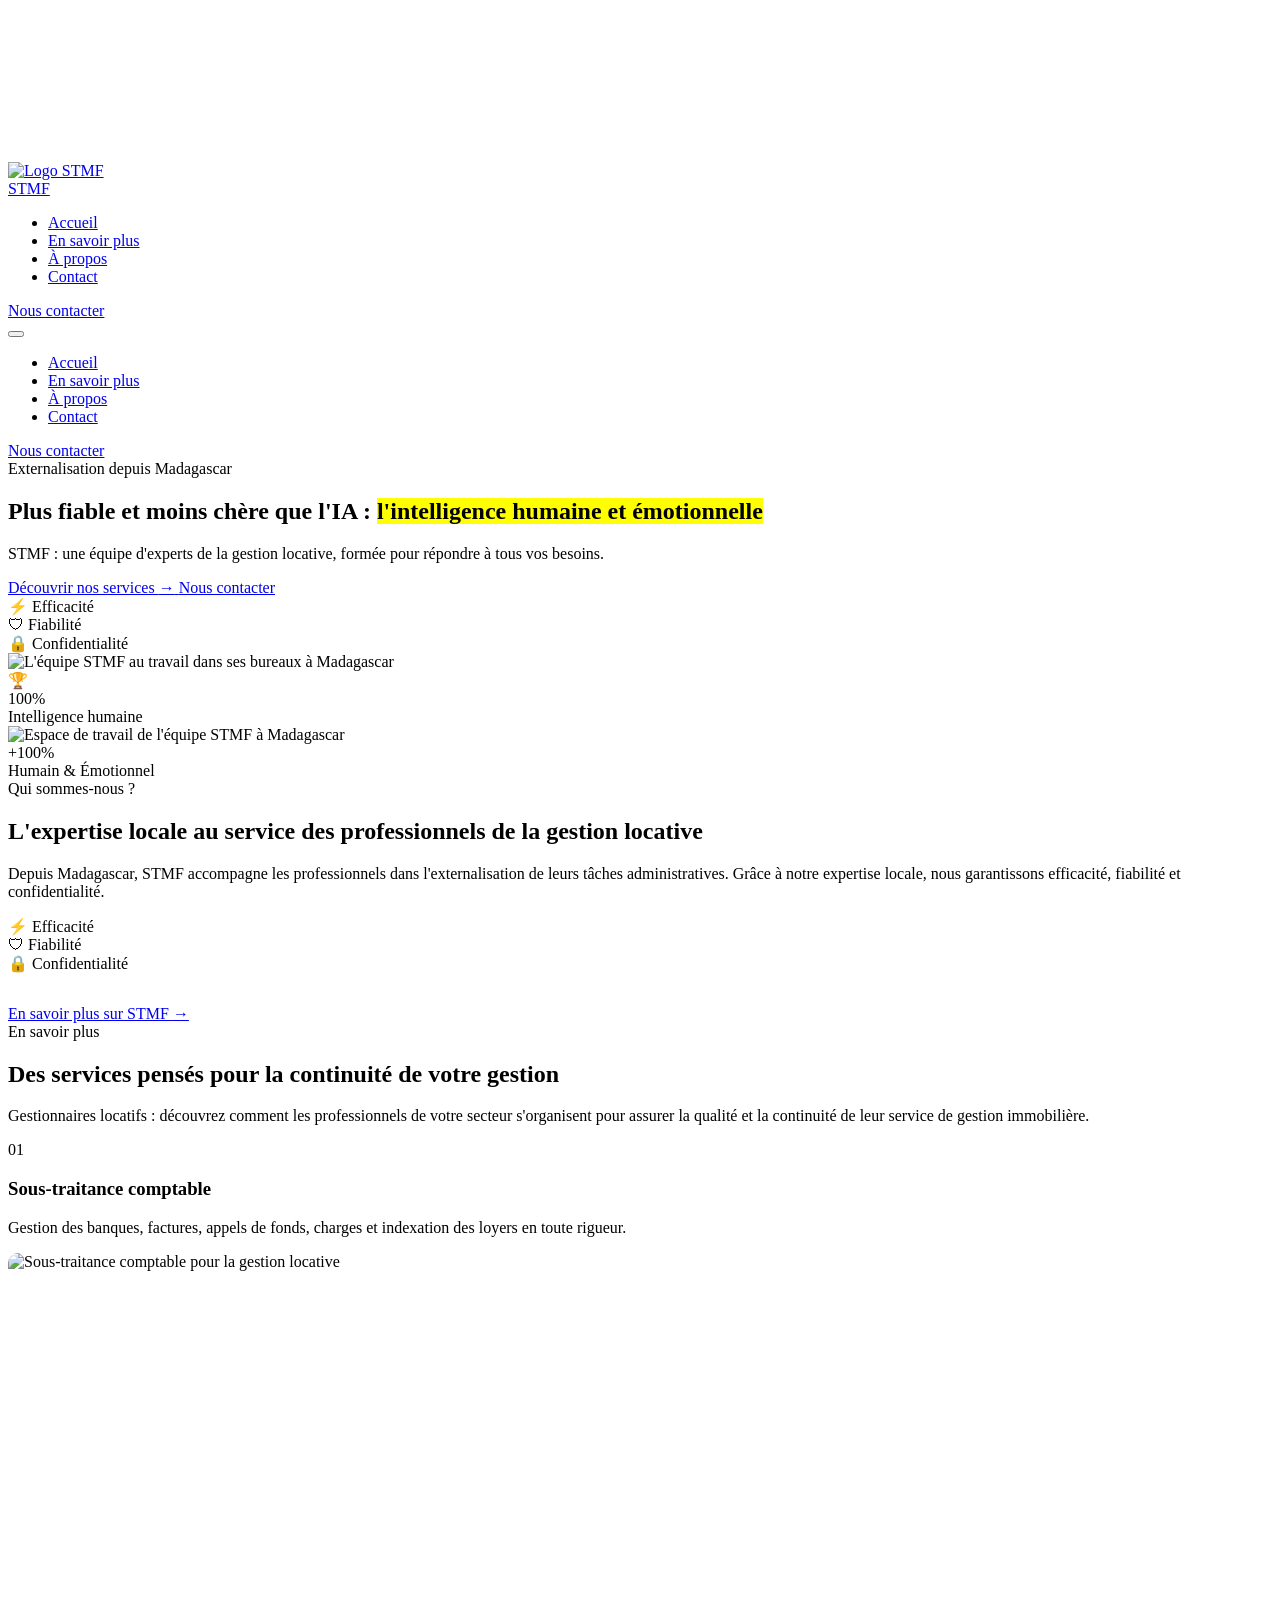
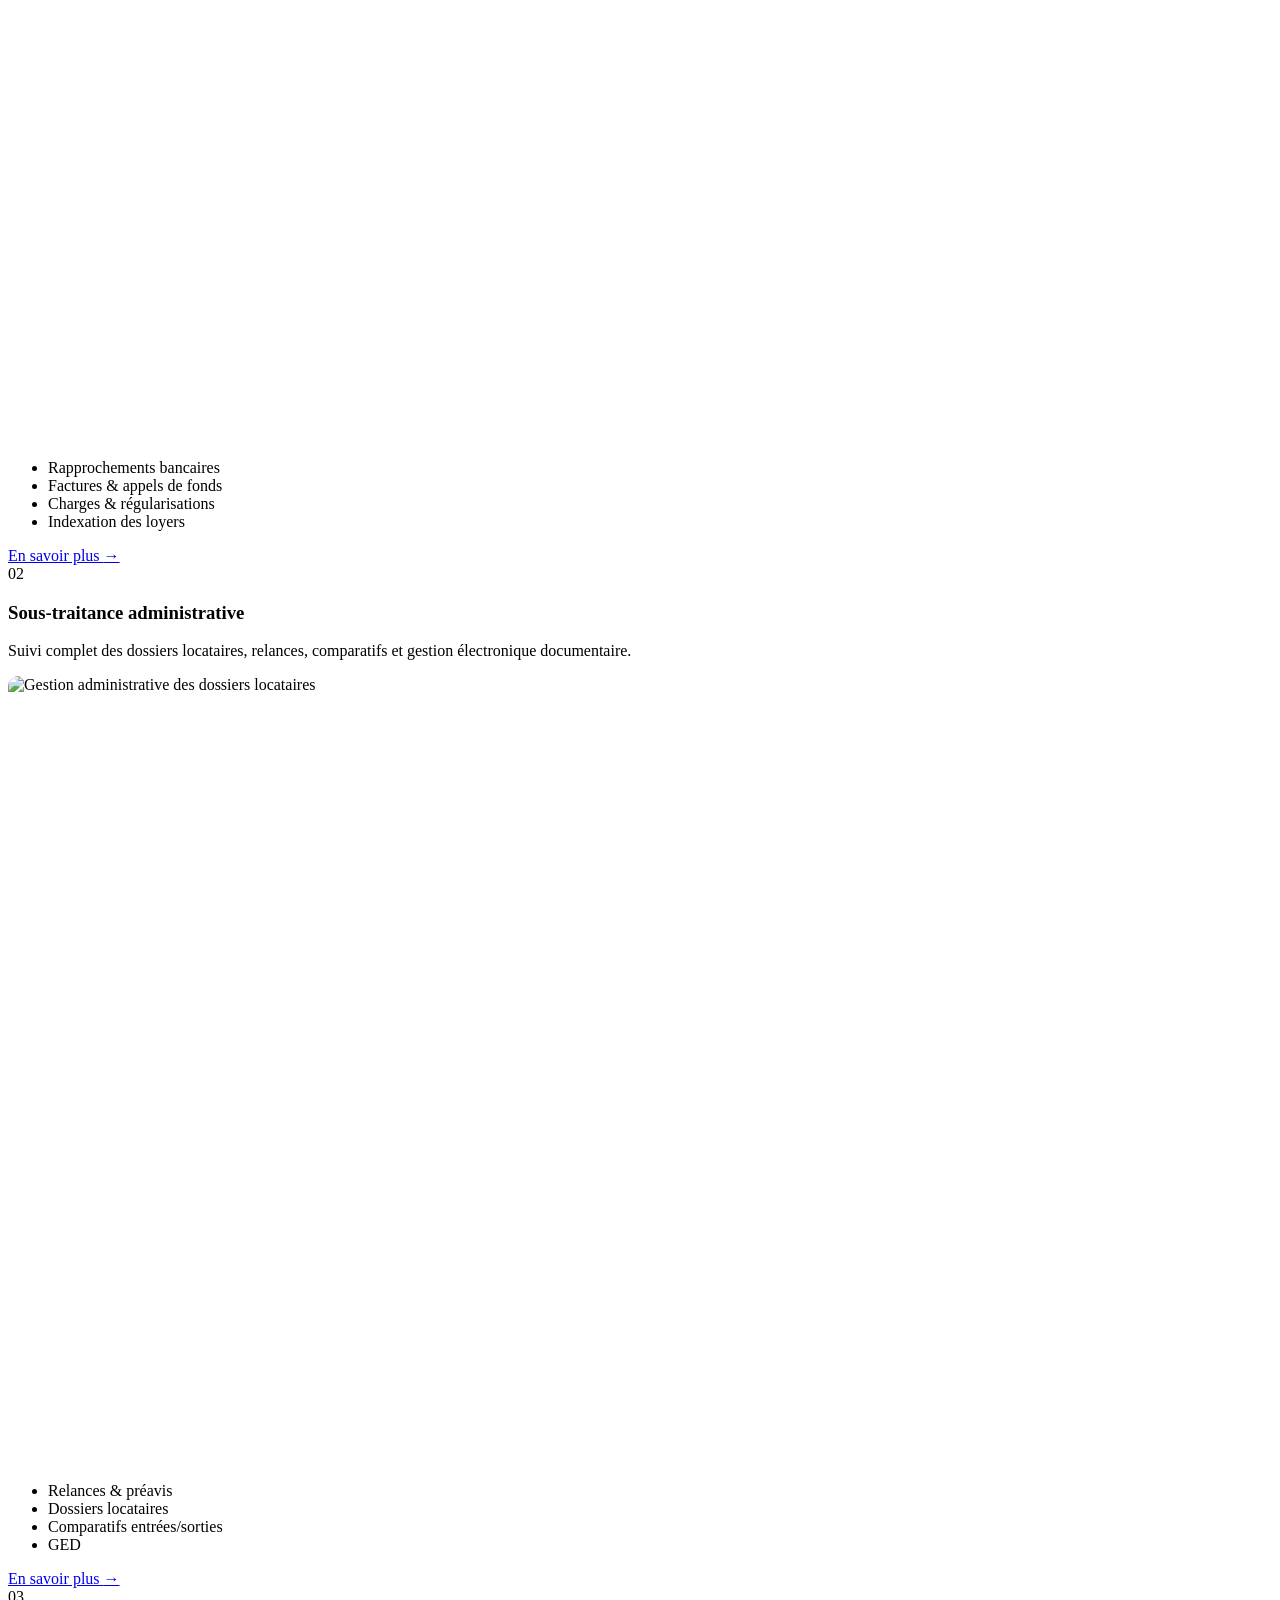
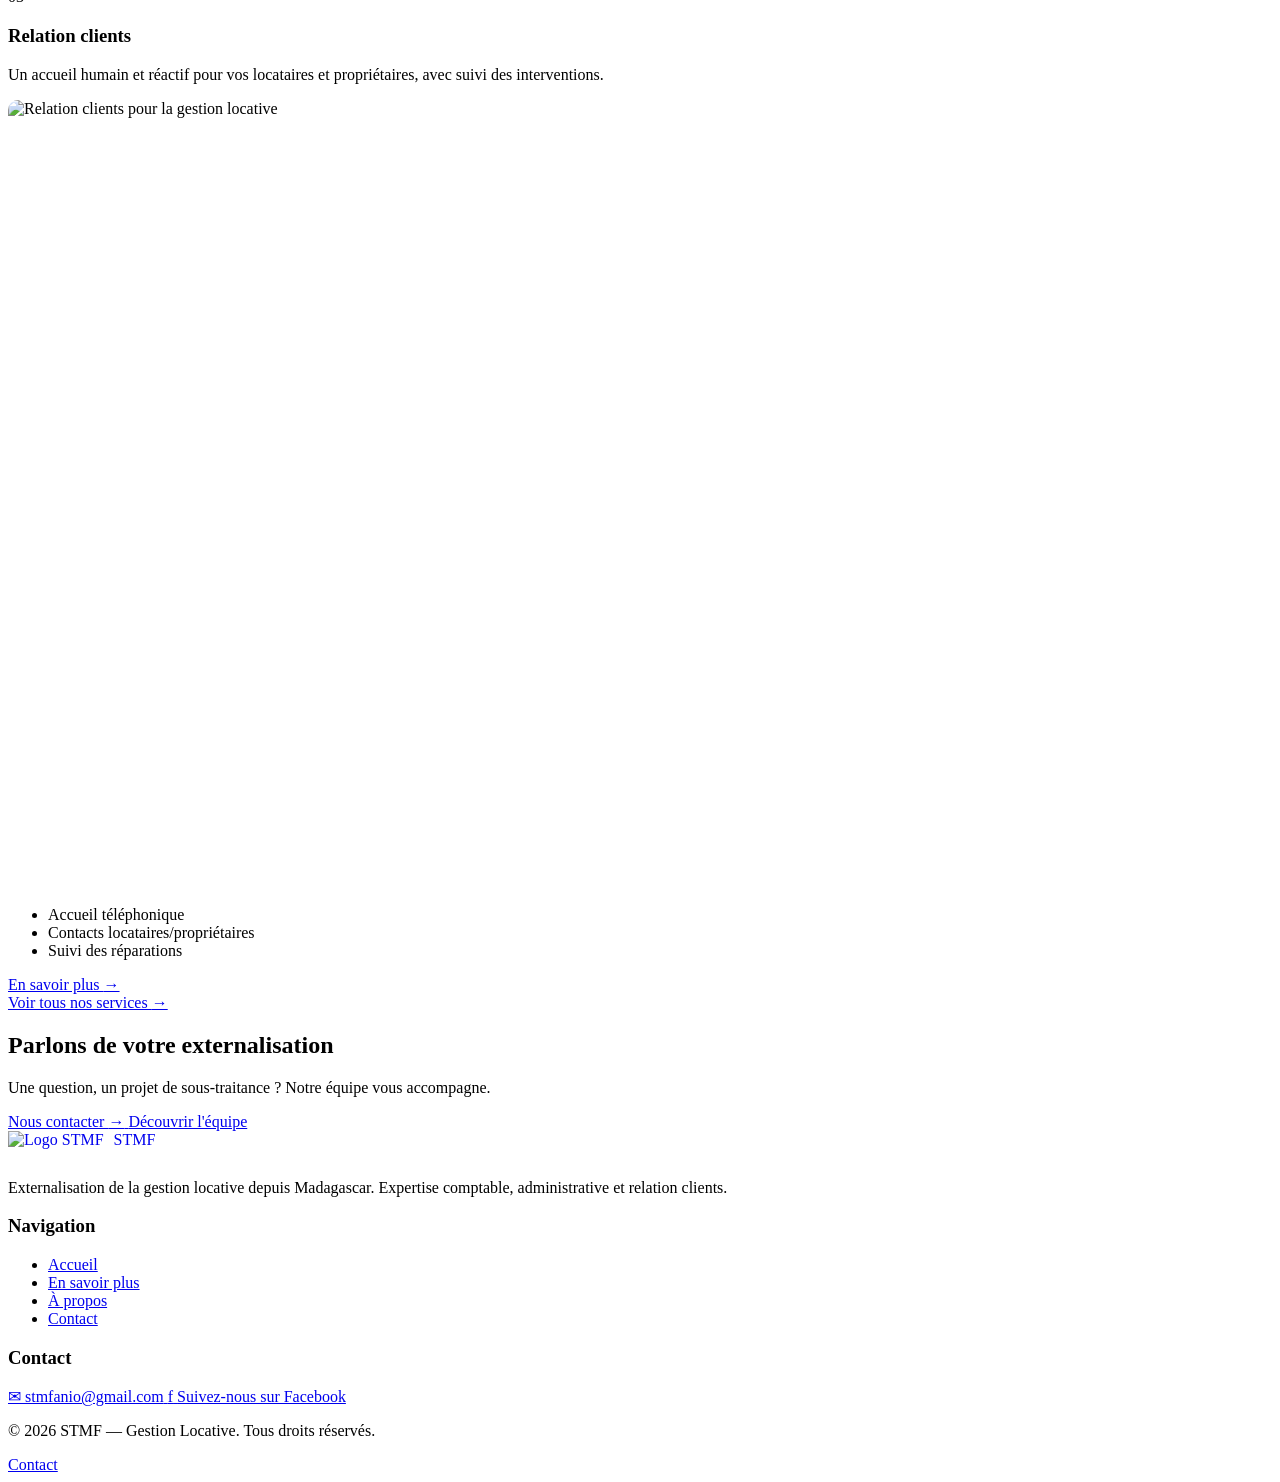
==== index.html @ a389be13 "Add files via upload" ====
<!DOCTYPE html>
<html lang="fr">
<head>
  <meta charset="UTF-8" />
  <meta name="viewport" content="width=device-width, initial-scale=1.0" />
  <meta http-equiv="X-UA-Compatible" content="IE=edge" />

  <!-- ─── SEO ─── -->
  <title>STMF — Externalisation Gestion Locative | Comptabilité &amp; Administration depuis Madagascar</title>
  <meta name="description" content="STMF accompagne les professionnels de la gestion locative en France avec une équipe d'experts basée à Madagascar. Sous-traitance comptable, administrative et relation clients — efficace, fiable, confidentielle." />
  <meta name="keywords" content="externalisation gestion locative, sous-traitance gestion locative, gestion locative Madagascar, administrateur de biens, externalisation comptable immobilière, sous-traitance administrative, STMF gestion locative" />
  <meta name="robots" content="index, follow, max-snippet:-1, max-image-preview:large, max-video-preview:-1" />
  <meta name="author" content="STMF — Gestion Locative" />
  <link rel="canonical" href="https://stmf-gestion-locative.com/" />

  <!-- ─── Open Graph ─── -->
  <meta property="og:type"         content="website" />
  <meta property="og:site_name"    content="STMF — Gestion Locative" />
  <meta property="og:url"          content="https://stmf-gestion-locative.com/" />
  <meta property="og:title"        content="STMF — Externalisation de la Gestion Locative depuis Madagascar" />
  <meta property="og:description"  content="STMF accompagne les professionnels de la gestion locative avec expertise comptable, administrative et relation clients depuis Madagascar." />
  <!-- 📸 OG IMAGE: Créer une image 1200×630px et remplacer l'URL ci-dessous par URL Cloudflare -->
  <meta property="og:image"        content="CLOUDFLARE_URL_OG_IMAGE" />
  <meta property="og:image:width"  content="1200" />
  <meta property="og:image:height" content="630" />
  <meta property="og:image:alt"    content="STMF — Externalisation de la gestion locative depuis Madagascar" />
  <meta property="og:locale"       content="fr_FR" />

  <!-- ─── Twitter Card ─── -->
  <meta name="twitter:card"        content="summary_large_image" />
  <meta name="twitter:title"       content="STMF — Externalisation de la Gestion Locative" />
  <meta name="twitter:description" content="Externalisation comptable et administrative pour la gestion locative depuis Madagascar." />
  <meta name="twitter:image"       content="CLOUDFLARE_URL_OG_IMAGE" />

  <!-- ─── Structured Data — Organisation & WebSite ─── -->
  <script type="application/ld+json">
  {
    "@context": "https://schema.org",
    "@type": "ProfessionalService",
    "@id": "https://stmf-gestion-locative.com/#organisation",
    "name": "STMF — Gestion Locative",
    "description": "STMF accompagne les professionnels de la gestion locative française avec une équipe d'experts basée à Madagascar. Services de sous-traitance comptable, administrative et relation clients.",
    "url": "https://stmf-gestion-locative.com",
    "email": "stmfanio@gmail.com",
    "address": {
      "@type": "PostalAddress",
      "addressCountry": "MG",
      "addressLocality": "Madagascar"
    },
    "areaServed": [
      {"@type": "Country", "name": "France"},
      {"@type": "Country", "name": "Belgique"},
      {"@type": "Country", "name": "Suisse"}
    ],
    "serviceType": [
      "Externalisation gestion locative",
      "Sous-traitance comptable immobilière",
      "Sous-traitance administrative",
      "Relation clients gestion locative"
    ],
    "hasOfferCatalog": {
      "@type": "OfferCatalog",
      "name": "Services d'externalisation STMF",
      "itemListElement": [
        {
          "@type": "Offer",
          "itemOffered": {"@type": "Service", "name": "Sous-traitance comptable", "description": "Rapprochements bancaires, factures, appels de fonds, charges et indexation des loyers."}
        },
        {
          "@type": "Offer",
          "itemOffered": {"@type": "Service", "name": "Sous-traitance administrative", "description": "Gestion des dossiers locataires, relances, comparatifs entrées/sorties et GED."}
        },
        {
          "@type": "Offer",
          "itemOffered": {"@type": "Service", "name": "Relation clients", "description": "Accueil téléphonique, contacts locataires et propriétaires, suivi des réparations."}
        }
      ]
    }
  }
  </script>
  <script type="application/ld+json">
  {
    "@context": "https://schema.org",
    "@type": "WebSite",
    "name": "STMF — Gestion Locative",
    "url": "https://stmf-gestion-locative.com",
    "description": "Site officiel de STMF, spécialiste de l'externalisation de la gestion locative depuis Madagascar.",
    "inLanguage": "fr-FR",
    "publisher": {"@id": "https://stmf-gestion-locative.com/#organisation"}
  }
  </script>

  <!-- ─── Favicons ─── -->
  <link rel="icon"             type="image/x-icon" href="assets/favicon/favicon.ico" />
  <link rel="icon"             type="image/png"    href="assets/favicon/favicon-32x32.png" sizes="32x32" />
  <link rel="icon"             type="image/png"    href="assets/favicon/favicon-16x16.png" sizes="16x16" />
  <link rel="apple-touch-icon"                     href="assets/favicon/apple-touch-icon.png" />
  <link rel="manifest"                             href="site.webmanifest" />
  <meta name="theme-color"    content="#d40009" />

  <!-- ─── Preconnect fonts ─── -->
  <link rel="preconnect" href="https://fonts.googleapis.com" />
  <link rel="preconnect" href="https://fonts.gstatic.com" crossorigin />

  <!-- ─── Styles ─── -->
  <link rel="stylesheet" href="css/global.css" />
  <link rel="stylesheet" href="css/layout.css" />
  <link rel="stylesheet" href="css/components.css" />
  <link rel="stylesheet" href="css/animations.css" />
  <link rel="stylesheet" href="css/pages.css" />
</head>
<body>

<!-- Filtre SVG pour l'effet liquid glass (progressive enhancement) -->
<svg class="svg-filters" aria-hidden="true" focusable="false">
  <defs>
    <filter id="glass-distort" color-interpolation-filters="sRGB" x="-20%" y="-20%" width="140%" height="140%">
      <feTurbulence type="fractalNoise" baseFrequency="0.015 0.012" numOctaves="2" seed="4" result="noise"/>
      <feDisplacementMap in="SourceGraphic" in2="noise" scale="5" xChannelSelector="R" yChannelSelector="G"/>
    </filter>
  </defs>
</svg>

<!-- Orbes de fond animés -->
<div class="bg-orbs" aria-hidden="true">
  <div class="bg-orb bg-orb-1"></div>
  <div class="bg-orb bg-orb-2"></div>
  <div class="bg-orb bg-orb-3"></div>
</div>

<div class="site-wrap">

  <!-- ════════════════════════════════════
       NAVBAR
  ════════════════════════════════════ -->
  <header>
    <nav class="navbar" id="navbar" role="navigation" aria-label="Navigation principale">
      <div class="container navbar__inner">

        <a href="index.html" class="navbar__brand" aria-label="STMF — Retour à l'accueil">
          <div class="brand-logo">
            <img src="assets/favicon/favicon-32x32.png" alt="Logo STMF" width="28" height="28" />
          </div>
          <span class="brand-name">STMF</span>
        </a>

        <div class="navbar__menu" role="menubar" aria-label="Liens de navigation">
          <ul class="nav-links" role="none">
            <li role="none"><a href="index.html"          class="nav-link" role="menuitem">Accueil</a></li>
            <li role="none"><a href="en-savoir-plus.html" class="nav-link" role="menuitem">En savoir plus</a></li>
            <li role="none"><a href="a-propos.html"       class="nav-link" role="menuitem">À propos</a></li>
            <li role="none"><a href="contact.html"        class="nav-link" role="menuitem">Contact</a></li>
          </ul>
          <div class="navbar__cta">
            <a href="contact.html" class="btn btn--primary btn--sm">Nous contacter</a>
          </div>
        </div>

        <button class="navbar__toggle" id="navToggle"
                aria-label="Ouvrir le menu de navigation"
                aria-expanded="false"
                aria-controls="navOverlay">
          <span class="toggle-bar"></span>
          <span class="toggle-bar"></span>
          <span class="toggle-bar"></span>
        </button>
      </div>
    </nav>

    <!-- Menu mobile overlay -->
    <div class="nav-overlay" id="navOverlay" role="dialog" aria-modal="true" aria-label="Menu de navigation">
      <ul>
        <li><a href="index.html"          class="nav-link">Accueil</a></li>
        <li><a href="en-savoir-plus.html" class="nav-link">En savoir plus</a></li>
        <li><a href="a-propos.html"       class="nav-link">À propos</a></li>
        <li><a href="contact.html"        class="nav-link">Contact</a></li>
      </ul>
      <a href="contact.html" class="btn btn--primary btn--lg" style="margin-top:2rem;">Nous contacter</a>
    </div>
  </header>

  <!-- ════════════════════════════════════
       MAIN
  ════════════════════════════════════ -->
  <main class="page" id="main" tabindex="-1">

    <!-- ── HERO ────────────────────────── -->
    <section class="hero" aria-labelledby="hero-title">
      <div class="container">
        <div class="hero__inner">

          <!-- Contenu texte -->
          <div class="hero__content">
            <div class="hero__eyebrow">
              <span class="badge badge--red">
                <span class="badge__dot" aria-hidden="true"></span>
                Externalisation depuis Madagascar
              </span>
            </div>

            <h1 class="hero__title" id="hero-title">
              Plus fiable et moins chère que l'IA&nbsp;: <mark>l'intelligence humaine et émotionnelle</mark>
            </h1>

            <p class="hero__subtitle">
              STMF&nbsp;: une équipe d'experts de la gestion locative, formée pour répondre à tous vos besoins.
            </p>

            <div class="hero__actions">
              <a href="en-savoir-plus.html" class="btn btn--primary btn--lg">
                Découvrir nos services
                <span class="btn__icon" aria-hidden="true">→</span>
              </a>
              <a href="contact.html" class="btn btn--ghost btn--lg">Nous contacter</a>
            </div>

            <div class="hero__values" role="list" aria-label="Nos engagements">
              <div class="value-pill" role="listitem">
                <span class="value-pill__icon" aria-hidden="true">⚡</span>
                <span class="value-pill__label">Efficacité</span>
              </div>
              <div class="value-pill" role="listitem">
                <span class="value-pill__icon" aria-hidden="true">🛡</span>
                <span class="value-pill__label">Fiabilité</span>
              </div>
              <div class="value-pill" role="listitem">
                <span class="value-pill__icon" aria-hidden="true">🔒</span>
                <span class="value-pill__label">Confidentialité</span>
              </div>
            </div>
          </div>

          <!-- Média (desktop) -->
          <div class="hero__media" aria-hidden="true">
            <div class="hero__media-stack">
              <div class="hero__img-main">
                <!-- 📸 IMAGE HERO: bureau 1.png | Remplacer src par votre URL Cloudflare -->
                <img
                  src="CLOUDFLARE_URL_BUREAU_1"
                  alt="L'équipe STMF au travail dans ses bureaux à Madagascar"
                  width="600"
                  height="520"
                  loading="eager"
                  decoding="sync"
                />
              </div>
              <div class="hero__float-card glass-card float-anim">
                <div class="hero__float-card-icon" aria-hidden="true">🏆</div>
                <div>
                  <div class="hero__float-card-val">100%</div>
                  <div class="hero__float-card-label">Intelligence humaine</div>
                </div>
              </div>
            </div>
          </div>

        </div>
      </div>

      <!-- Scroll indicator -->
      <div class="hero__scroll" aria-hidden="true">
        <div class="scroll-indicator">
          <div class="scroll-indicator__mouse">
            <div class="scroll-indicator__wheel"></div>
          </div>
        </div>
      </div>
    </section>

    <!-- ── QUI SOMMES-NOUS ────────────── -->
    <section class="section" aria-labelledby="qui-title">
      <div class="container">
        <div class="who-grid">

          <!-- Média -->
          <div class="who-media" aria-hidden="true" data-reveal="left">
            <div class="img-card">
              <!-- 📸 IMAGE QUI: bureau 5.png | Remplacer src par votre URL Cloudflare -->
              <img
                class="who-img-primary"
                src="CLOUDFLARE_URL_BUREAU_5"
                alt="Espace de travail de l'équipe STMF à Madagascar"
                width="480"
                height="600"
                loading="lazy"
                decoding="async"
              />
              <div class="img-card__overlay" aria-hidden="true"></div>
            </div>
            <div class="who-img-badge glass-card glass-card--strong">
              <div class="who-img-badge__val">+100%</div>
              <div class="who-img-badge__label">Humain &amp; Émotionnel</div>
            </div>
          </div>

          <!-- Contenu -->
          <div data-reveal="right">
            <div class="section__header section__header--left">
              <span class="section__eyebrow">Qui sommes-nous ?</span>
              <h2 class="section__title" id="qui-title">
                L'expertise locale au service des professionnels de la gestion locative
              </h2>
              <p class="section__subtitle section__subtitle--left">
                Depuis Madagascar, STMF accompagne les professionnels dans l'externalisation de leurs tâches administratives. Grâce à notre expertise locale, nous garantissons efficacité, fiabilité et confidentialité.
              </p>
            </div>

            <div class="who-values-row" role="list" aria-label="Nos valeurs">
              <div class="value-pill" role="listitem" data-reveal="up" data-reveal-delay="100">
                <span class="value-pill__icon" aria-hidden="true">⚡</span>
                <span class="value-pill__label">Efficacité</span>
              </div>
              <div class="value-pill" role="listitem" data-reveal="up" data-reveal-delay="200">
                <span class="value-pill__icon" aria-hidden="true">🛡</span>
                <span class="value-pill__label">Fiabilité</span>
              </div>
              <div class="value-pill" role="listitem" data-reveal="up" data-reveal-delay="300">
                <span class="value-pill__icon" aria-hidden="true">🔒</span>
                <span class="value-pill__label">Confidentialité</span>
              </div>
            </div>

            <div style="margin-top:2rem;">
              <a href="a-propos.html" class="btn btn--ghost">
                En savoir plus sur STMF
                <span class="btn__icon" aria-hidden="true">→</span>
              </a>
            </div>
          </div>

        </div>
      </div>
    </section>

    <div class="container"><div class="divider"></div></div>

    <!-- ── NOS SERVICES ───────────────── -->
    <section class="section" aria-labelledby="services-title">
      <div class="container">

        <div class="section__header" data-reveal="up">
          <span class="section__eyebrow">En savoir plus</span>
          <h2 class="section__title" id="services-title">Des services pensés pour la continuité de votre gestion</h2>
          <p class="section__subtitle">
            Gestionnaires locatifs&nbsp;: découvrez comment les professionnels de votre secteur s'organisent pour assurer la qualité et la continuité de leur service de gestion immobilière.
          </p>
        </div>

        <div class="services-grid">

          <!-- Service 1 — Comptabilité -->
          <article class="glass-card glass-card--red service-card" data-reveal="up" data-reveal-delay="100">
            <div class="service-card__num" aria-hidden="true">01</div>
            <h3 class="service-card__title">Sous-traitance comptable</h3>
            <p class="service-card__desc">
              Gestion des banques, factures, appels de fonds, charges et indexation des loyers en toute rigueur.
            </p>
            <div class="service-card__img" style="overflow:hidden;border-radius:10px;">
              <!-- 📸 IMAGE SERVICE 1: stmf comptabilité.jpg | Remplacer src par votre URL Cloudflare -->
              <img
                src="CLOUDFLARE_URL_COMPTABILITE"
                alt="Sous-traitance comptable pour la gestion locative"
                width="400"
                height="250"
                loading="lazy"
                decoding="async"
                style="width:100%;height:100%;object-fit:cover;display:block;"
              />
            </div>
            <ul class="service-card__features" aria-label="Prestations de sous-traitance comptable">
              <li class="service-card__feature">Rapprochements bancaires</li>
              <li class="service-card__feature">Factures &amp; appels de fonds</li>
              <li class="service-card__feature">Charges &amp; régularisations</li>
              <li class="service-card__feature">Indexation des loyers</li>
            </ul>
            <a href="en-savoir-plus.html#comptable" class="service-card__link">
              En savoir plus <span aria-hidden="true">→</span>
            </a>
          </article>

          <!-- Service 2 — Administration -->
          <article class="glass-card glass-card--red service-card" data-reveal="up" data-reveal-delay="200">
            <div class="service-card__num" aria-hidden="true">02</div>
            <h3 class="service-card__title">Sous-traitance administrative</h3>
            <p class="service-card__desc">
              Suivi complet des dossiers locataires, relances, comparatifs et gestion électronique documentaire.
            </p>
            <div class="service-card__img" style="overflow:hidden;border-radius:10px;">
              <!-- 📸 IMAGE SERVICE 2: dossiers locataires 2.jpeg | Remplacer src par votre URL Cloudflare -->
              <img
                src="CLOUDFLARE_URL_DOSSIERS_LOCATAIRES"
                alt="Gestion administrative des dossiers locataires"
                width="400"
                height="250"
                loading="lazy"
                decoding="async"
                style="width:100%;height:100%;object-fit:cover;display:block;"
              />
            </div>
            <ul class="service-card__features" aria-label="Prestations de sous-traitance administrative">
              <li class="service-card__feature">Relances &amp; préavis</li>
              <li class="service-card__feature">Dossiers locataires</li>
              <li class="service-card__feature">Comparatifs entrées/sorties</li>
              <li class="service-card__feature">GED</li>
            </ul>
            <a href="en-savoir-plus.html#administrative" class="service-card__link">
              En savoir plus <span aria-hidden="true">→</span>
            </a>
          </article>

          <!-- Service 3 — Relation clients -->
          <article class="glass-card glass-card--red service-card" data-reveal="up" data-reveal-delay="300">
            <div class="service-card__num" aria-hidden="true">03</div>
            <h3 class="service-card__title">Relation clients</h3>
            <p class="service-card__desc">
              Un accueil humain et réactif pour vos locataires et propriétaires, avec suivi des interventions.
            </p>
            <div class="service-card__img" style="overflow:hidden;border-radius:10px;">
              <!-- 📸 IMAGE SERVICE 3: Relation clients.jpg | Remplacer src par votre URL Cloudflare -->
              <img
                src="CLOUDFLARE_URL_RELATION_CLIENTS"
                alt="Relation clients pour la gestion locative"
                width="400"
                height="250"
                loading="lazy"
                decoding="async"
                style="width:100%;height:100%;object-fit:cover;display:block;"
              />
            </div>
            <ul class="service-card__features" aria-label="Prestations de relation clients">
              <li class="service-card__feature">Accueil téléphonique</li>
              <li class="service-card__feature">Contacts locataires/propriétaires</li>
              <li class="service-card__feature">Suivi des réparations</li>
            </ul>
            <a href="en-savoir-plus.html#relation-clients" class="service-card__link">
              En savoir plus <span aria-hidden="true">→</span>
            </a>
          </article>

        </div>

        <div class="services-cta" data-reveal="up">
          <a href="en-savoir-plus.html" class="btn btn--primary btn--lg">
            Voir tous nos services
            <span class="btn__icon" aria-hidden="true">→</span>
          </a>
        </div>

      </div>
    </section>

    <!-- ── CTA BAND ──────────────────── -->
    <section class="section section--sm" aria-labelledby="cta-home-title">
      <div class="container">
        <div class="glass-card glass-card--strong cta-band" data-reveal="scale">
          <h2 class="cta-band__title" id="cta-home-title">Parlons de votre externalisation</h2>
          <p class="cta-band__desc">
            Une question, un projet de sous-traitance&nbsp;? Notre équipe vous accompagne.
          </p>
          <div class="cta-band__actions">
            <a href="contact.html" class="btn btn--primary btn--lg glow-pulse">
              Nous contacter
              <span class="btn__icon" aria-hidden="true">→</span>
            </a>
            <a href="a-propos.html" class="btn btn--ghost btn--lg">
              Découvrir l'équipe
            </a>
          </div>
        </div>
      </div>
    </section>

  </main>

  <!-- ════════════════════════════════════
       FOOTER
  ════════════════════════════════════ -->
  <footer class="footer" role="contentinfo">
    <div class="container">
      <div class="footer__grid">

        <div class="footer__brand">
          <a href="index.html" style="display:inline-flex;gap:0.625rem;align-items:center;margin-bottom:0.875rem;text-decoration:none;" aria-label="STMF — Accueil">
            <div class="brand-logo">
              <img src="assets/favicon/favicon-32x32.png" alt="Logo STMF" width="28" height="28" />
            </div>
            <span class="brand-name">STMF</span>
          </a>
          <p class="footer__desc">Externalisation de la gestion locative depuis Madagascar. Expertise comptable, administrative et relation clients.</p>
        </div>

        <nav aria-label="Liens secondaires">
          <h3 class="footer__heading">Navigation</h3>
          <ul class="footer__links">
            <li><a href="index.html"          class="footer__link">Accueil</a></li>
            <li><a href="en-savoir-plus.html" class="footer__link">En savoir plus</a></li>
            <li><a href="a-propos.html"       class="footer__link">À propos</a></li>
            <li><a href="contact.html"        class="footer__link">Contact</a></li>
          </ul>
        </nav>

        <div>
          <h3 class="footer__heading">Contact</h3>
          <a href="mailto:stmfanio@gmail.com" class="footer__contact-item">
            <span class="footer__contact-icon" aria-hidden="true">✉</span>
            <span>stmfanio@gmail.com</span>
          </a>
          <!-- 🔗 RÉSEAU SOCIAL: Remplacer # par l'URL Facebook officielle de STMF -->
          <a href="#" target="_blank" rel="noopener noreferrer" class="footer__contact-item" aria-label="Page Facebook STMF (ouvre dans un nouvel onglet)">
            <span class="footer__contact-icon" aria-hidden="true">f</span>
            <span>Suivez-nous sur Facebook</span>
          </a>
        </div>

      </div>

      <div class="footer__bottom">
        <p class="footer__copy">© 2026 STMF — Gestion Locative. Tous droits réservés.</p>
        <div class="footer__legal">
          <a href="contact.html">Contact</a>
        </div>
      </div>
    </div>
  </footer>

</div><!-- /site-wrap -->

<!-- Scripts — defer garantit l'exécution après le parsing HTML -->
<script src="js/app.js" defer></script>
<script src="js/ui.js"  defer></script>

</body>
</html>
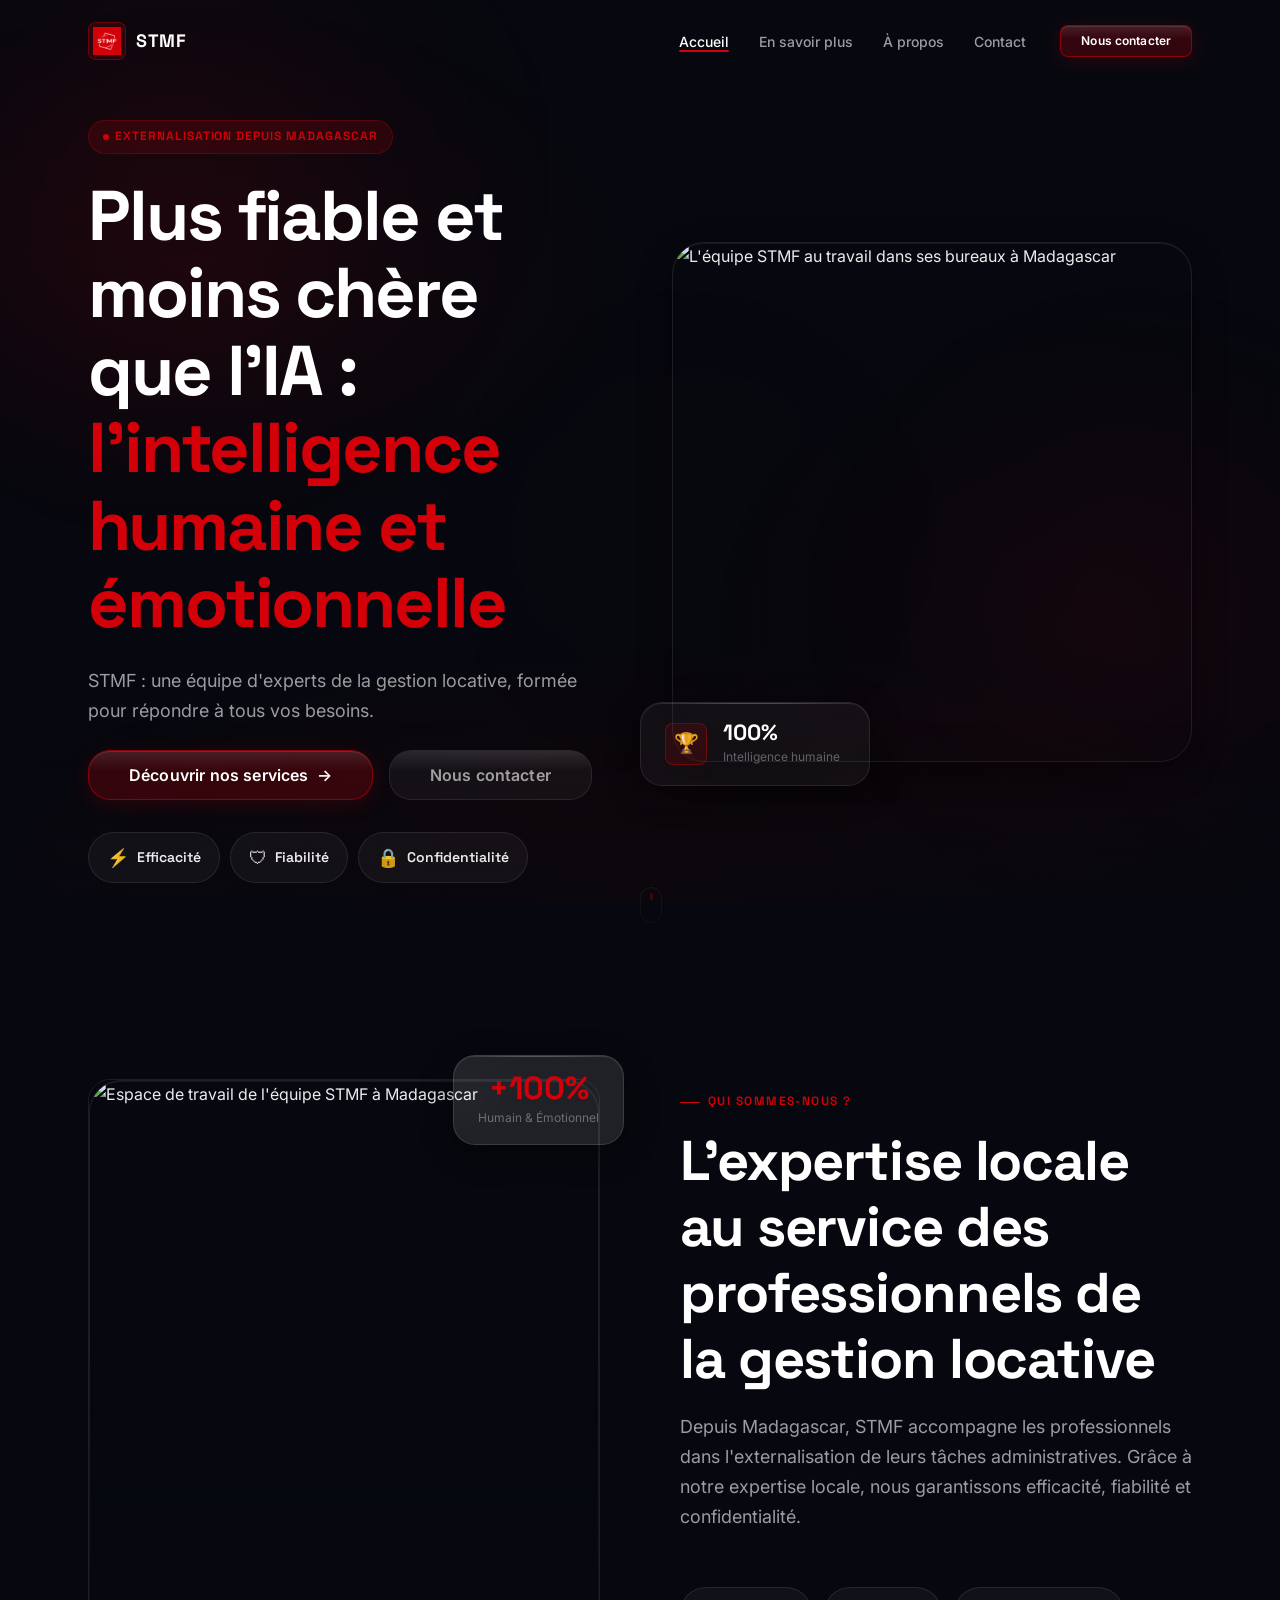
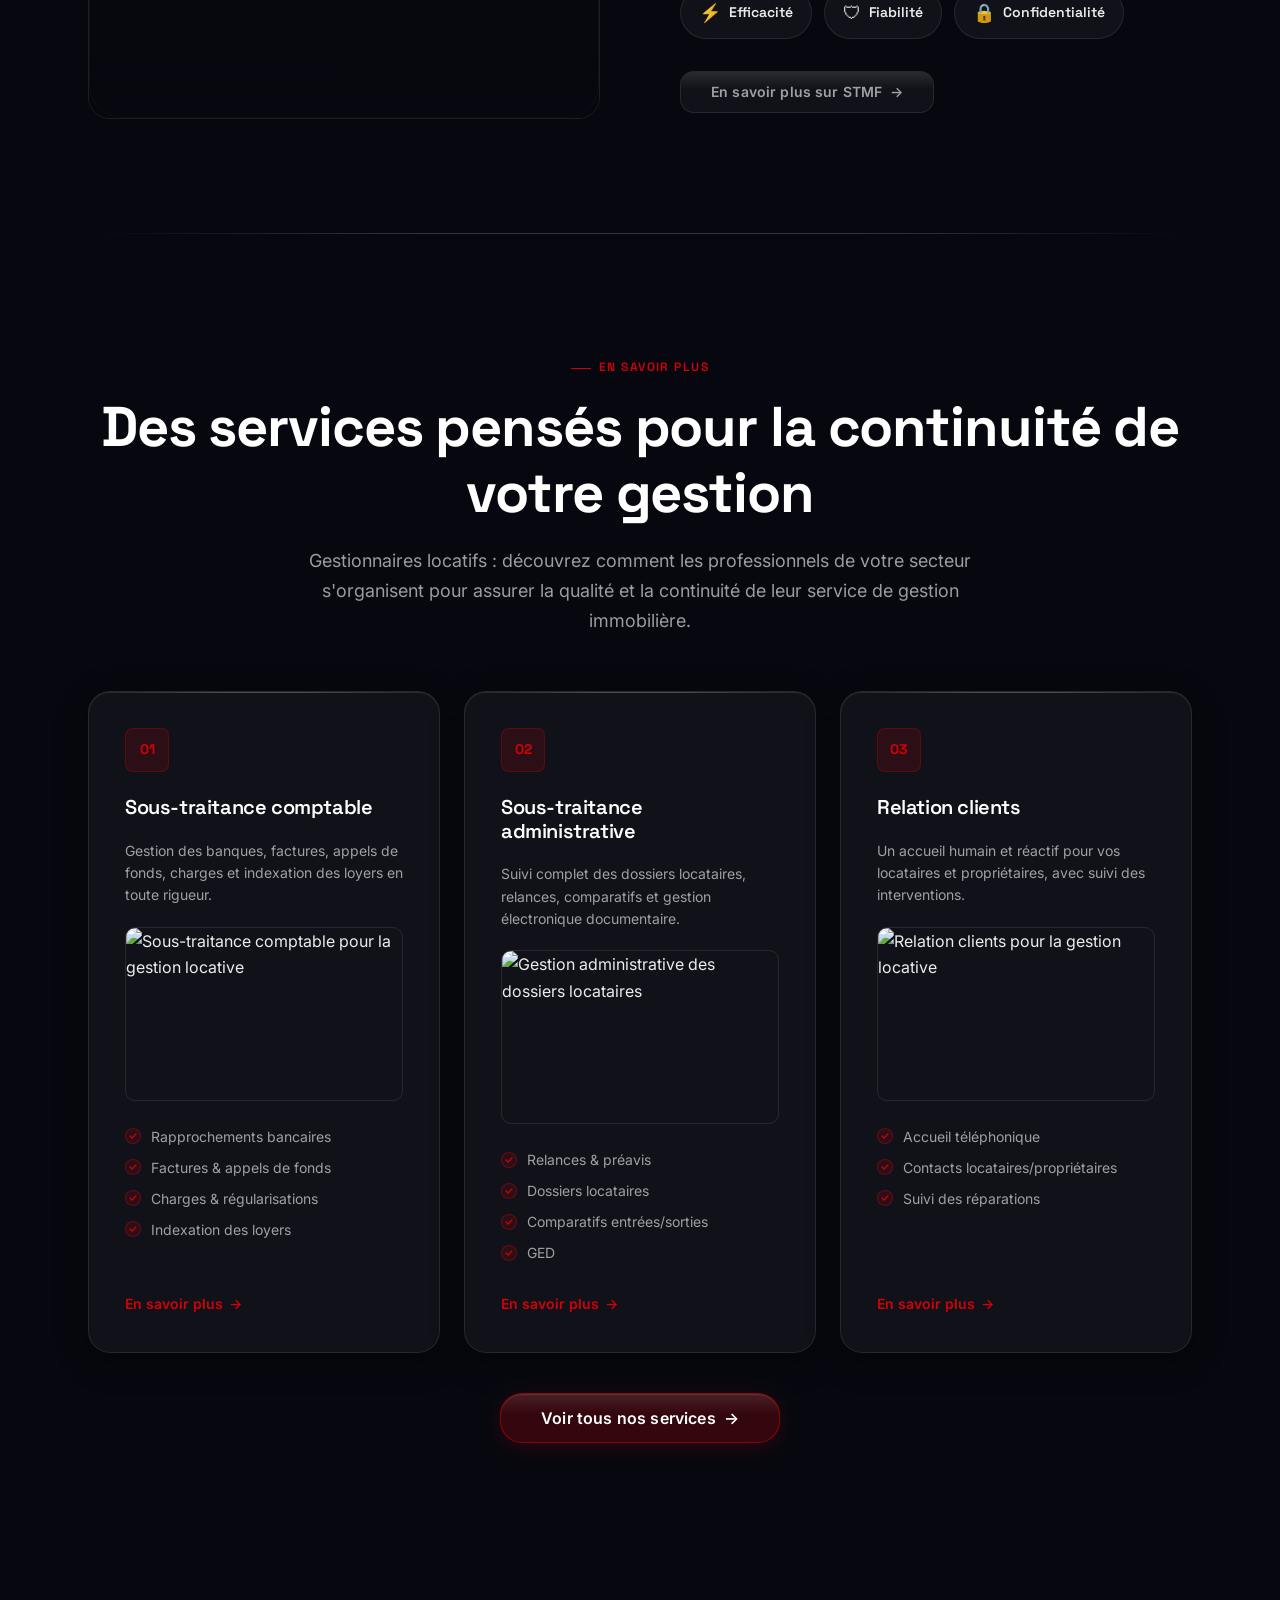
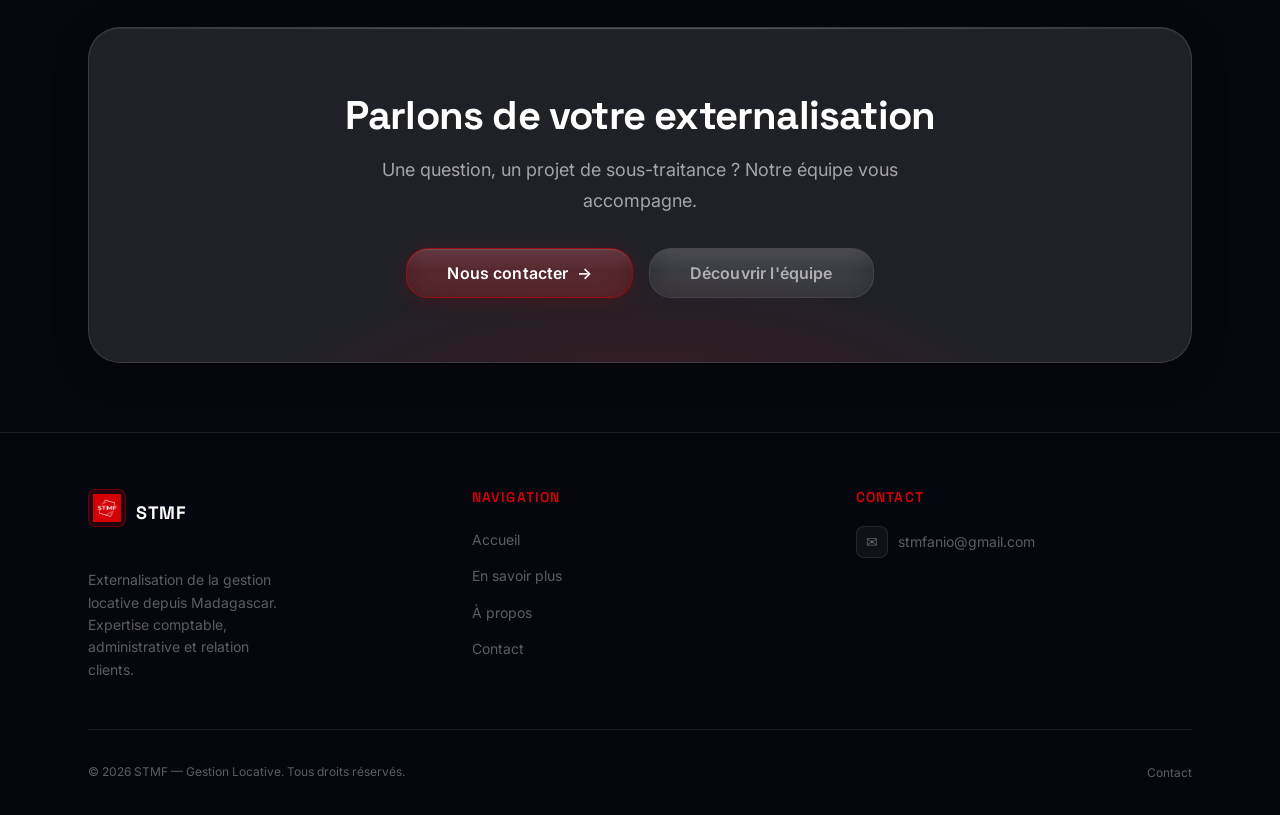
==== commit 870ecaef: "Add files via upload" ====
--- a/index.html
+++ b/index.html
@@ -505,11 +505,6 @@
             <span class="footer__contact-icon" aria-hidden="true">✉</span>
             <span>stmfanio@gmail.com</span>
           </a>
-          <!-- 🔗 RÉSEAU SOCIAL: Remplacer # par l'URL Facebook officielle de STMF -->
-          <a href="#" target="_blank" rel="noopener noreferrer" class="footer__contact-item" aria-label="Page Facebook STMF (ouvre dans un nouvel onglet)">
-            <span class="footer__contact-icon" aria-hidden="true">f</span>
-            <span>Suivez-nous sur Facebook</span>
-          </a>
         </div>
 
       </div>
--- a/css/global.css
+++ b/css/global.css
@@ -0,0 +1,222 @@
+/* ============================================================
+   STMF — GESTION LOCATIVE | global.css
+   Design tokens, reset, typography
+   © 2026 STMF — Architecture: Andry / Dev
+   ============================================================ */
+
+/* ─── Google Fonts ─── */
+@import url('https://fonts.googleapis.com/css2?family=Space+Grotesk:wght@400;500;600;700&family=Inter:wght@400;500;600&display=swap');
+
+/* ─── Design Tokens ─── */
+:root {
+  /* Palette */
+  --c-bg:          #07080f;
+  --c-bg-2:        #0c0d16;
+  --c-bg-3:        #11121c;
+  --c-red:         #d40009;
+  --c-red-light:   #ff2229;
+  --c-red-dim:     rgba(212, 0, 9, 0.14);
+  --c-red-glow:    rgba(212, 0, 9, 0.28);
+  --c-white:       #ffffff;
+  --c-text:        rgba(255, 255, 255, 0.92);
+  --c-text-sec:    rgba(255, 255, 255, 0.60);
+  --c-text-muted:  rgba(255, 255, 255, 0.35);
+
+  /* Glass system */
+  --g-bg:          rgba(255, 255, 255, 0.045);
+  --g-bg-hover:    rgba(255, 255, 255, 0.08);
+  --g-bg-strong:   rgba(255, 255, 255, 0.10);
+  --g-border:      rgba(255, 255, 255, 0.09);
+  --g-border-h:    rgba(255, 255, 255, 0.18);
+  --g-border-red:  rgba(212, 0, 9, 0.40);
+  --g-blur:        blur(28px) saturate(160%);
+  --g-blur-sm:     blur(16px) saturate(140%);
+  --g-shadow:      0 8px 32px rgba(0, 0, 0, 0.45), inset 0 1px 0 rgba(255,255,255,0.07);
+  --g-shadow-h:    0 20px 56px rgba(0, 0, 0, 0.55), inset 0 1px 0 rgba(255,255,255,0.11);
+  --g-shadow-red:  0 0 40px rgba(212, 0, 9, 0.20);
+
+  /* Typography */
+  --ff-display:    'Space Grotesk', -apple-system, sans-serif;
+  --ff-body:       'Inter', -apple-system, sans-serif;
+
+  /* Scale */
+  --ts-xs:   0.75rem;   /* 12px */
+  --ts-sm:   0.875rem;  /* 14px */
+  --ts-base: 1rem;      /* 16px */
+  --ts-lg:   1.125rem;  /* 18px */
+  --ts-xl:   1.25rem;   /* 20px */
+  --ts-2xl:  1.5rem;    /* 24px */
+  --ts-3xl:  1.875rem;  /* 30px */
+  --ts-4xl:  clamp(2rem, 3.5vw, 2.5rem);
+  --ts-5xl:  clamp(2.5rem, 4.5vw, 3.5rem);
+  --ts-hero: clamp(2.75rem, 5.5vw, 4.5rem);
+
+  /* Radius */
+  --r-sm:   8px;
+  --r-md:   14px;
+  --r-lg:   22px;
+  --r-xl:   32px;
+  --r-pill: 9999px;
+
+  /* Spacing */
+  --sp-section: clamp(5rem, 9vw, 8rem);
+  --sp-nav:     88px; /* navbar height compensation */
+
+  /* Transitions */
+  --t-fast:   0.18s ease;
+  --t-base:   0.30s cubic-bezier(0.4, 0, 0.2, 1);
+  --t-slow:   0.55s cubic-bezier(0.4, 0, 0.2, 1);
+
+  /* Container */
+  --max-w: 1200px;
+  --gutter: clamp(1.25rem, 5vw, 3rem);
+}
+
+/* ─── Reset ─── */
+*,
+*::before,
+*::after {
+  box-sizing: border-box;
+  margin: 0;
+  padding: 0;
+}
+
+html {
+  scroll-behavior: smooth;
+  -webkit-text-size-adjust: 100%;
+  text-size-adjust: 100%;
+}
+
+body {
+  font-family: var(--ff-body);
+  font-size: var(--ts-base);
+  line-height: 1.65;
+  color: var(--c-text);
+  background-color: var(--c-bg);
+  min-height: 100vh;
+  overflow-x: hidden;
+  -webkit-font-smoothing: antialiased;
+  -moz-osx-font-smoothing: grayscale;
+}
+
+/* ─── Animated background ─── */
+body::before {
+  content: '';
+  position: fixed;
+  inset: 0;
+  z-index: 0;
+  pointer-events: none;
+  background:
+    radial-gradient(ellipse 60% 50% at 15% 30%,  rgba(212, 0, 9, 0.07)  0%, transparent 60%),
+    radial-gradient(ellipse 50% 60% at 85% 70%,  rgba(180, 0, 8, 0.05)  0%, transparent 60%),
+    radial-gradient(ellipse 80% 40% at 50% 100%, rgba(30,  5, 5, 0.60)  0%, transparent 70%);
+}
+
+/* ─── Global layout wrapper ─── */
+.site-wrap {
+  position: relative;
+  z-index: 1;
+  min-height: 100vh;
+}
+
+/* ─── Typography ─── */
+h1, h2, h3, h4, h5, h6 {
+  font-family: var(--ff-display);
+  font-weight: 700;
+  line-height: 1.18;
+  letter-spacing: -0.02em;
+  color: var(--c-white);
+}
+
+h1 { font-size: var(--ts-hero); }
+h2 { font-size: var(--ts-5xl); }
+h3 { font-size: var(--ts-3xl); }
+h4 { font-size: var(--ts-2xl); }
+h5 { font-size: var(--ts-xl);  }
+h6 { font-size: var(--ts-lg);  }
+
+p {
+  color: var(--c-text-sec);
+  line-height: 1.70;
+}
+
+a {
+  color: inherit;
+  text-decoration: none;
+}
+
+img, picture, video, canvas, svg {
+  display: block;
+  max-width: 100%;
+}
+
+ul, ol { list-style: none; }
+
+button, input, textarea, select {
+  font-family: var(--ff-body);
+  font-size: var(--ts-base);
+}
+
+button { cursor: pointer; border: none; background: none; }
+
+/* ─── Utilities ─── */
+.sr-only {
+  position: absolute;
+  width: 1px; height: 1px;
+  padding: 0; margin: -1px;
+  overflow: hidden;
+  clip: rect(0,0,0,0);
+  white-space: nowrap;
+  border: 0;
+}
+
+.container {
+  width: 100%;
+  max-width: var(--max-w);
+  margin-inline: auto;
+  padding-inline: var(--gutter);
+}
+
+/* Text utilities */
+.text-red     { color: var(--c-red); }
+.text-muted   { color: var(--c-text-muted); }
+.text-center  { text-align: center; }
+.font-display { font-family: var(--ff-display); }
+
+/* SVG filter for liquid glass distortion (progressive enhancement) */
+.svg-filters {
+  position: absolute;
+  width: 0;
+  height: 0;
+  overflow: hidden;
+  pointer-events: none;
+}
+
+/* ─── Focus / Accessibility ─── */
+:focus-visible {
+  outline: 2px solid var(--c-red);
+  outline-offset: 3px;
+  border-radius: 4px;
+}
+
+/* ─── Selection ─── */
+::selection {
+  background: var(--c-red-dim);
+  color: var(--c-white);
+}
+
+/* ─── Scrollbar (Webkit) ─── */
+::-webkit-scrollbar { width: 6px; }
+::-webkit-scrollbar-track { background: var(--c-bg); }
+::-webkit-scrollbar-thumb { background: rgba(212,0,9,0.4); border-radius: var(--r-pill); }
+::-webkit-scrollbar-thumb:hover { background: var(--c-red); }
+
+/* ─── Reduced motion ─── */
+@media (prefers-reduced-motion: reduce) {
+  *, *::before, *::after {
+    animation-duration: 0.01ms !important;
+    animation-iteration-count: 1 !important;
+    transition-duration: 0.01ms !important;
+  }
+  html { scroll-behavior: auto; }
+}
--- a/css/layout.css
+++ b/css/layout.css
@@ -0,0 +1,524 @@
+/* ============================================================
+   STMF — GESTION LOCATIVE | layout.css
+   Navigation, footer, section structure, grid, breadcrumb
+   ============================================================ */
+
+/* ─── Background orbs (decorative, fixed) ─── */
+.bg-orbs {
+  position: fixed;
+  inset: 0;
+  z-index: 0;
+  pointer-events: none;
+  overflow: hidden;
+}
+
+.bg-orb {
+  position: absolute;
+  border-radius: 50%;
+  filter: blur(90px);
+  will-change: transform;
+  animation: orb-drift 25s ease-in-out infinite alternate;
+}
+
+.bg-orb-1 {
+  width: min(600px, 60vw);
+  height: min(600px, 60vw);
+  background: radial-gradient(circle, rgba(212,0,9,0.09) 0%, transparent 70%);
+  top: -15%;
+  left: -10%;
+  animation-duration: 28s;
+}
+
+.bg-orb-2 {
+  width: min(500px, 50vw);
+  height: min(500px, 50vw);
+  background: radial-gradient(circle, rgba(160,0,6,0.07) 0%, transparent 70%);
+  bottom: 5%;
+  right: -8%;
+  animation-duration: 22s;
+  animation-delay: -10s;
+}
+
+.bg-orb-3 {
+  width: min(350px, 35vw);
+  height: min(350px, 35vw);
+  background: radial-gradient(circle, rgba(80,0,3,0.06) 0%, transparent 70%);
+  top: 40%;
+  left: 40%;
+  animation-duration: 32s;
+  animation-delay: -18s;
+}
+
+/* ─── NAVBAR ─── */
+.navbar {
+  position: fixed;
+  top: 0;
+  left: 0;
+  right: 0;
+  z-index: 1000;
+  padding-block: 1.375rem;
+  background: transparent;
+  border-bottom: 1px solid transparent;
+  transition:
+    background var(--t-base),
+    border-color var(--t-base),
+    padding-block var(--t-base),
+    backdrop-filter var(--t-base);
+}
+
+.navbar.is-scrolled {
+  background: rgba(7, 8, 15, 0.82);
+  backdrop-filter: var(--g-blur);
+  -webkit-backdrop-filter: var(--g-blur);
+  border-bottom-color: var(--g-border);
+  padding-block: 1rem;
+}
+
+.navbar__inner {
+  display: flex;
+  align-items: center;
+  justify-content: space-between;
+  gap: 2rem;
+}
+
+/* Brand */
+.navbar__brand {
+  display: flex;
+  align-items: center;
+  gap: 0.625rem;
+  flex-shrink: 0;
+}
+
+.brand-logo {
+  display: flex;
+  align-items: center;
+  justify-content: center;
+  width: 38px;
+  height: 38px;
+  border-radius: var(--r-sm);
+  overflow: hidden;
+  border: 1px solid var(--g-border-red);
+  background: var(--c-red-dim);
+}
+
+.brand-logo img {
+  width: 28px;
+  height: 28px;
+  object-fit: contain;
+}
+
+.brand-name {
+  font-family: var(--ff-display);
+  font-weight: 700;
+  font-size: 1.125rem;
+  letter-spacing: 0.04em;
+  color: var(--c-white);
+}
+
+.brand-tagline {
+  font-size: var(--ts-xs);
+  color: var(--c-text-muted);
+  letter-spacing: 0.02em;
+  display: none;
+}
+
+/* Nav links */
+.navbar__menu {
+  display: flex;
+  align-items: center;
+  gap: 0.25rem;
+}
+
+.nav-links {
+  display: flex;
+  align-items: center;
+  gap: 0.125rem;
+}
+
+.nav-link {
+  position: relative;
+  padding: 0.5rem 0.875rem;
+  font-size: var(--ts-sm);
+  font-weight: 500;
+  color: var(--c-text-sec);
+  border-radius: var(--r-sm);
+  transition: color var(--t-fast), background var(--t-fast);
+}
+
+.nav-link::after {
+  content: '';
+  position: absolute;
+  bottom: 6px;
+  left: 50%;
+  transform: translateX(-50%) scaleX(0);
+  width: calc(100% - 1.75rem);
+  height: 1.5px;
+  background: var(--c-red);
+  border-radius: var(--r-pill);
+  transition: transform var(--t-base);
+  transform-origin: center;
+}
+
+.nav-link:hover {
+  color: var(--c-white);
+  background: rgba(255,255,255,0.05);
+}
+
+.nav-link:hover::after,
+.nav-link.is-active::after {
+  transform: translateX(-50%) scaleX(1);
+}
+
+.nav-link.is-active {
+  color: var(--c-white);
+}
+
+.navbar__cta {
+  margin-left: 1rem;
+}
+
+/* Hamburger toggle */
+.navbar__toggle {
+  display: none;
+  flex-direction: column;
+  justify-content: center;
+  gap: 5px;
+  width: 40px;
+  height: 40px;
+  padding: 0.5rem;
+  border-radius: var(--r-sm);
+  background: var(--g-bg);
+  border: 1px solid var(--g-border);
+  cursor: pointer;
+  transition: background var(--t-fast);
+}
+
+.navbar__toggle:hover {
+  background: var(--g-bg-hover);
+}
+
+.toggle-bar {
+  display: block;
+  width: 100%;
+  height: 1.5px;
+  background: var(--c-text);
+  border-radius: var(--r-pill);
+  transition: transform var(--t-base), opacity var(--t-fast), width var(--t-fast);
+  transform-origin: center;
+}
+
+.navbar__toggle[aria-expanded="true"] .toggle-bar:nth-child(1) {
+  transform: translateY(6.5px) rotate(45deg);
+}
+
+.navbar__toggle[aria-expanded="true"] .toggle-bar:nth-child(2) {
+  opacity: 0;
+  width: 0;
+}
+
+.navbar__toggle[aria-expanded="true"] .toggle-bar:nth-child(3) {
+  transform: translateY(-6.5px) rotate(-45deg);
+}
+
+/* Mobile nav overlay */
+.nav-overlay {
+  display: none;
+  position: fixed;
+  inset: 0;
+  background: rgba(7, 8, 15, 0.96);
+  backdrop-filter: var(--g-blur);
+  -webkit-backdrop-filter: var(--g-blur);
+  z-index: 999;
+  flex-direction: column;
+  align-items: center;
+  justify-content: center;
+  gap: 0.5rem;
+  opacity: 0;
+  transition: opacity var(--t-base);
+}
+
+.nav-overlay.is-open {
+  display: flex;
+  opacity: 1;
+}
+
+.nav-overlay .nav-link {
+  font-size: var(--ts-2xl);
+  font-family: var(--ff-display);
+  font-weight: 600;
+  padding: 0.75rem 2rem;
+  color: var(--c-text-sec);
+}
+
+.nav-overlay .nav-link:hover,
+.nav-overlay .nav-link.is-active {
+  color: var(--c-white);
+}
+
+.nav-overlay .btn {
+  margin-top: 1rem;
+  font-size: var(--ts-lg);
+}
+
+/* ─── FOOTER ─── */
+.footer {
+  position: relative;
+  z-index: 1;
+  background: rgba(7, 8, 15, 0.95);
+  border-top: 1px solid var(--g-border);
+  padding-block: 3.5rem 2rem;
+}
+
+.footer__grid {
+  display: grid;
+  grid-template-columns: 1fr 1fr 1fr;
+  gap: 3rem;
+  margin-bottom: 3rem;
+}
+
+.footer__brand .brand-logo {
+  margin-bottom: 1rem;
+}
+
+.footer__brand .brand-name {
+  margin-bottom: 0.375rem;
+}
+
+.footer__desc {
+  font-size: var(--ts-sm);
+  color: var(--c-text-muted);
+  line-height: 1.6;
+  margin-top: 0.75rem;
+  max-width: 22ch;
+}
+
+.footer__heading {
+  font-family: var(--ff-display);
+  font-size: var(--ts-sm);
+  font-weight: 600;
+  letter-spacing: 0.08em;
+  text-transform: uppercase;
+  color: var(--c-red);
+  margin-bottom: 1.25rem;
+}
+
+.footer__links {
+  display: flex;
+  flex-direction: column;
+  gap: 0.625rem;
+}
+
+.footer__link {
+  font-size: var(--ts-sm);
+  color: var(--c-text-muted);
+  transition: color var(--t-fast);
+}
+
+.footer__link:hover { color: var(--c-white); }
+
+.footer__contact-item {
+  display: flex;
+  align-items: center;
+  gap: 0.625rem;
+  font-size: var(--ts-sm);
+  color: var(--c-text-muted);
+  margin-bottom: 0.625rem;
+  transition: color var(--t-fast);
+}
+
+.footer__contact-item:hover { color: var(--c-white); }
+
+.footer__contact-icon {
+  flex-shrink: 0;
+  width: 32px;
+  height: 32px;
+  display: flex;
+  align-items: center;
+  justify-content: center;
+  background: var(--g-bg);
+  border: 1px solid var(--g-border);
+  border-radius: var(--r-sm);
+  font-size: 0.875rem;
+}
+
+.footer__bottom {
+  display: flex;
+  align-items: center;
+  justify-content: space-between;
+  gap: 1rem;
+  padding-top: 2rem;
+  border-top: 1px solid var(--g-border);
+}
+
+.footer__copy {
+  font-size: var(--ts-xs);
+  color: var(--c-text-muted);
+}
+
+.footer__legal {
+  display: flex;
+  gap: 1.5rem;
+}
+
+.footer__legal a {
+  font-size: var(--ts-xs);
+  color: var(--c-text-muted);
+  transition: color var(--t-fast);
+}
+
+.footer__legal a:hover { color: var(--c-white); }
+
+/* ─── PAGE WRAPPER (content below fixed nav) ─── */
+.page {
+  position: relative;
+  z-index: 1;
+  min-height: 100vh;
+}
+
+.page-content {
+  padding-top: var(--sp-nav);
+}
+
+/* ─── SECTION BASE ─── */
+.section {
+  padding-block: var(--sp-section);
+}
+
+.section--sm { padding-block: calc(var(--sp-section) * 0.6); }
+.section--lg { padding-block: calc(var(--sp-section) * 1.25); }
+
+.section__header {
+  text-align: center;
+  margin-bottom: 3.5rem;
+}
+
+.section__header--left { text-align: left; }
+
+.section__eyebrow {
+  display: inline-flex;
+  align-items: center;
+  gap: 0.5rem;
+  font-family: var(--ff-display);
+  font-size: var(--ts-xs);
+  font-weight: 600;
+  letter-spacing: 0.12em;
+  text-transform: uppercase;
+  color: var(--c-red);
+  margin-bottom: 1rem;
+}
+
+.section__eyebrow::before {
+  content: '';
+  display: block;
+  width: 20px;
+  height: 1.5px;
+  background: var(--c-red);
+  border-radius: var(--r-pill);
+}
+
+.section__title {
+  margin-bottom: 1.25rem;
+}
+
+.section__subtitle {
+  font-size: var(--ts-lg);
+  color: var(--c-text-sec);
+  max-width: 62ch;
+  line-height: 1.65;
+  margin-inline: auto;
+}
+
+.section__subtitle--left { margin-inline: 0; }
+
+/* ─── BREADCRUMB ─── */
+.breadcrumb {
+  padding-block: 1.25rem;
+  border-bottom: 1px solid var(--g-border);
+  margin-bottom: 0;
+  background: rgba(7,8,15,0.4);
+  backdrop-filter: blur(12px);
+  -webkit-backdrop-filter: blur(12px);
+}
+
+.breadcrumb__list {
+  display: flex;
+  align-items: center;
+  gap: 0.5rem;
+  flex-wrap: wrap;
+}
+
+.breadcrumb__item {
+  display: flex;
+  align-items: center;
+  gap: 0.5rem;
+  font-size: var(--ts-sm);
+  color: var(--c-text-muted);
+}
+
+.breadcrumb__item a {
+  color: var(--c-text-muted);
+  transition: color var(--t-fast);
+}
+
+.breadcrumb__item a:hover { color: var(--c-red); }
+
+.breadcrumb__item--active { color: var(--c-text-sec); }
+
+.breadcrumb__sep {
+  color: var(--c-text-muted);
+  font-size: 0.625rem;
+}
+
+/* ─── PAGE HERO BANNER (sub-pages) ─── */
+.page-hero {
+  padding-block: 5rem 4rem;
+  text-align: center;
+}
+
+.page-hero__title {
+  font-size: clamp(2rem, 4vw, 3rem);
+  margin-bottom: 1.25rem;
+}
+
+.page-hero__desc {
+  font-size: var(--ts-lg);
+  color: var(--c-text-sec);
+  max-width: 60ch;
+  margin-inline: auto;
+}
+
+/* ─── RESPONSIVE ─── */
+@media (max-width: 960px) {
+  .navbar__menu {
+    display: none;
+  }
+
+  .navbar__toggle {
+    display: flex;
+  }
+
+  .footer__grid {
+    grid-template-columns: 1fr 1fr;
+    gap: 2rem;
+  }
+
+  .footer__brand {
+    grid-column: 1 / -1;
+  }
+}
+
+@media (max-width: 600px) {
+  .footer__grid {
+    grid-template-columns: 1fr;
+  }
+
+  .footer__bottom {
+    flex-direction: column;
+    text-align: center;
+    gap: 0.75rem;
+  }
+
+  .footer__legal {
+    justify-content: center;
+  }
+}
--- a/css/components.css
+++ b/css/components.css
@@ -0,0 +1,673 @@
+/* ============================================================
+   STMF — GESTION LOCATIVE | components.css
+   Buttons, glass cards, badges, form, icons, feature lists
+   ============================================================ */
+
+/* ═══════════════════════════════════════════════
+   BUTTONS
+═══════════════════════════════════════════════ */
+
+.btn {
+  display: inline-flex;
+  align-items: center;
+  justify-content: center;
+  gap: 0.5rem;
+  padding: 0.8125rem 1.875rem;
+  font-family: var(--ff-body);
+  font-size: var(--ts-sm);
+  font-weight: 600;
+  line-height: 1;
+  border-radius: var(--r-md);
+  text-decoration: none;
+  white-space: nowrap;
+  cursor: pointer;
+  transition: all var(--t-base);
+  position: relative;
+  overflow: hidden;
+  letter-spacing: 0.01em;
+}
+
+.btn::before {
+  content: '';
+  position: absolute;
+  top: 0;
+  left: 0;
+  right: 0;
+  height: 42%;
+  background: linear-gradient(180deg, rgba(255,255,255,0.10), transparent);
+  pointer-events: none;
+  transition: opacity var(--t-fast);
+}
+
+/* Primary: Red glass */
+.btn--primary {
+  background: rgba(212, 0, 9, 0.22);
+  border: 1px solid rgba(212, 0, 9, 0.55);
+  color: var(--c-white);
+  backdrop-filter: var(--g-blur-sm);
+  -webkit-backdrop-filter: var(--g-blur-sm);
+  box-shadow: 0 4px 20px rgba(212, 0, 9, 0.18), inset 0 1px 0 rgba(255,255,255,0.10);
+}
+
+.btn--primary:hover {
+  background: rgba(212, 0, 9, 0.36);
+  border-color: rgba(212, 0, 9, 0.80);
+  box-shadow: 0 8px 32px rgba(212, 0, 9, 0.32), inset 0 1px 0 rgba(255,255,255,0.14);
+  transform: translateY(-2px);
+}
+
+.btn--primary:active {
+  transform: translateY(0);
+}
+
+/* Ghost: transparent glass */
+.btn--ghost {
+  background: var(--g-bg);
+  border: 1px solid var(--g-border);
+  color: var(--c-text-sec);
+  backdrop-filter: var(--g-blur-sm);
+  -webkit-backdrop-filter: var(--g-blur-sm);
+}
+
+.btn--ghost:hover {
+  background: var(--g-bg-hover);
+  border-color: var(--g-border-h);
+  color: var(--c-white);
+  transform: translateY(-2px);
+}
+
+/* Sizes */
+.btn--sm {
+  padding: 0.5625rem 1.25rem;
+  font-size: var(--ts-xs);
+  border-radius: var(--r-sm);
+}
+
+.btn--lg {
+  padding: 1rem 2.5rem;
+  font-size: var(--ts-base);
+  border-radius: var(--r-lg);
+}
+
+/* Icon inside button */
+.btn__icon {
+  display: inline-flex;
+  align-items: center;
+  font-style: normal;
+  transition: transform var(--t-fast);
+}
+
+.btn:hover .btn__icon { transform: translateX(3px); }
+
+/* ═══════════════════════════════════════════════
+   GLASS CARD
+═══════════════════════════════════════════════ */
+
+.glass-card {
+  position: relative;
+  background: var(--g-bg);
+  backdrop-filter: var(--g-blur);
+  -webkit-backdrop-filter: var(--g-blur);
+  border: 1px solid var(--g-border);
+  border-radius: var(--r-lg);
+  box-shadow: var(--g-shadow);
+  transition: all var(--t-base);
+  overflow: hidden;
+}
+
+/* Top inner highlight line */
+.glass-card::before {
+  content: '';
+  position: absolute;
+  top: 0;
+  left: 0;
+  right: 0;
+  height: 1px;
+  background: linear-gradient(90deg, transparent 0%, rgba(255,255,255,0.18) 40%, rgba(255,255,255,0.18) 60%, transparent 100%);
+  pointer-events: none;
+}
+
+.glass-card:hover {
+  background: var(--g-bg-hover);
+  border-color: var(--g-border-h);
+  box-shadow: var(--g-shadow-h);
+  transform: translateY(-5px);
+}
+
+/* Red accent variant */
+.glass-card--red:hover {
+  border-color: var(--g-border-red);
+  box-shadow: var(--g-shadow-h), var(--g-shadow-red);
+}
+
+/* Stronger variant */
+.glass-card--strong {
+  background: var(--g-bg-strong);
+  border-color: rgba(255,255,255,0.12);
+}
+
+/* Static (no hover transform) */
+.glass-card--static:hover {
+  transform: none;
+  background: var(--g-bg-hover);
+}
+
+/* ═══════════════════════════════════════════════
+   BADGE / PILL
+═══════════════════════════════════════════════ */
+
+.badge {
+  display: inline-flex;
+  align-items: center;
+  gap: 0.375rem;
+  padding: 0.375rem 0.875rem;
+  font-family: var(--ff-display);
+  font-size: var(--ts-xs);
+  font-weight: 600;
+  letter-spacing: 0.08em;
+  text-transform: uppercase;
+  border-radius: var(--r-pill);
+  border: 1px solid;
+}
+
+.badge--red {
+  color: var(--c-red);
+  background: var(--c-red-dim);
+  border-color: rgba(212, 0, 9, 0.28);
+}
+
+.badge--glass {
+  color: var(--c-text-sec);
+  background: var(--g-bg);
+  border-color: var(--g-border);
+}
+
+.badge__dot {
+  width: 6px;
+  height: 6px;
+  border-radius: 50%;
+  background: currentColor;
+  animation: pulse-dot 2.4s ease-in-out infinite;
+}
+
+/* ═══════════════════════════════════════════════
+   SERVICE CARD
+═══════════════════════════════════════════════ */
+
+.service-card {
+  padding: 2.25rem;
+  display: flex;
+  flex-direction: column;
+  gap: 1.25rem;
+}
+
+.service-card__num {
+  display: flex;
+  align-items: center;
+  justify-content: center;
+  width: 44px;
+  height: 44px;
+  border-radius: var(--r-sm);
+  background: var(--c-red-dim);
+  border: 1px solid rgba(212,0,9,0.30);
+  font-family: var(--ff-display);
+  font-size: var(--ts-sm);
+  font-weight: 700;
+  color: var(--c-red);
+  flex-shrink: 0;
+  margin-bottom: 0.25rem;
+}
+
+.service-card__title {
+  font-size: var(--ts-xl);
+  font-weight: 600;
+  color: var(--c-white);
+  margin: 0;
+}
+
+.service-card__desc {
+  font-size: var(--ts-sm);
+  color: var(--c-text-sec);
+  line-height: 1.6;
+  margin: 0;
+}
+
+.service-card__img {
+  width: 100%;
+  aspect-ratio: 16 / 10;
+  object-fit: cover;
+  border-radius: var(--r-md);
+  border: 1px solid var(--g-border);
+  transition: transform var(--t-slow);
+  overflow: hidden;
+}
+
+.glass-card:hover .service-card__img {
+  transform: scale(1.03);
+}
+
+.service-card__features {
+  display: flex;
+  flex-direction: column;
+  gap: 0.5rem;
+  margin-top: 0.25rem;
+}
+
+.service-card__feature {
+  display: flex;
+  align-items: center;
+  gap: 0.625rem;
+  font-size: var(--ts-sm);
+  color: var(--c-text-sec);
+}
+
+.service-card__feature::before {
+  content: '';
+  display: block;
+  width: 16px;
+  height: 16px;
+  flex-shrink: 0;
+  border-radius: 50%;
+  background: var(--c-red-dim);
+  border: 1px solid rgba(212,0,9,0.35);
+  background-image: url("data:image/svg+xml,%3Csvg xmlns='http://www.w3.org/2000/svg' viewBox='0 0 12 12' fill='none'%3E%3Cpath d='M2.5 6L5 8.5L9.5 3.5' stroke='%23d40009' stroke-width='1.5' stroke-linecap='round' stroke-linejoin='round'/%3E%3C/svg%3E");
+  background-size: 10px;
+  background-position: center;
+  background-repeat: no-repeat;
+}
+
+.service-card__link {
+  display: inline-flex;
+  align-items: center;
+  gap: 0.375rem;
+  font-size: var(--ts-sm);
+  font-weight: 600;
+  color: var(--c-red);
+  margin-top: auto;
+  padding-top: 0.5rem;
+  transition: gap var(--t-fast), color var(--t-fast);
+}
+
+.service-card__link:hover {
+  gap: 0.625rem;
+  color: var(--c-red-light);
+}
+
+/* ═══════════════════════════════════════════════
+   VALUE PILL (efficacité / fiabilité / confidentielle)
+═══════════════════════════════════════════════ */
+
+.value-pill {
+  display: inline-flex;
+  align-items: center;
+  gap: 0.5rem;
+  padding: 0.625rem 1.125rem;
+  background: var(--g-bg);
+  border: 1px solid var(--g-border);
+  border-radius: var(--r-pill);
+  backdrop-filter: var(--g-blur-sm);
+  -webkit-backdrop-filter: var(--g-blur-sm);
+  transition: all var(--t-fast);
+}
+
+.value-pill:hover {
+  background: var(--g-bg-hover);
+  border-color: var(--g-border-red);
+  box-shadow: 0 0 16px var(--c-red-dim);
+}
+
+.value-pill__icon {
+  font-size: 1.125rem;
+}
+
+.value-pill__label {
+  font-family: var(--ff-display);
+  font-size: var(--ts-sm);
+  font-weight: 600;
+  color: var(--c-text);
+}
+
+/* ═══════════════════════════════════════════════
+   STAT BLOCK
+═══════════════════════════════════════════════ */
+
+.stats-row {
+  display: flex;
+  align-items: center;
+  justify-content: center;
+  gap: 0.5rem;
+  flex-wrap: wrap;
+  margin-top: 2.5rem;
+}
+
+.stat {
+  padding: 1.25rem 2rem;
+  text-align: center;
+}
+
+.stat__val {
+  font-family: var(--ff-display);
+  font-size: var(--ts-4xl);
+  font-weight: 700;
+  color: var(--c-white);
+  line-height: 1;
+  margin-bottom: 0.375rem;
+}
+
+.stat__val span {
+  color: var(--c-red);
+}
+
+.stat__label {
+  font-size: var(--ts-xs);
+  color: var(--c-text-muted);
+  letter-spacing: 0.04em;
+}
+
+/* ═══════════════════════════════════════════════
+   IMAGE CARD (photo with glass overlay)
+═══════════════════════════════════════════════ */
+
+.img-card {
+  position: relative;
+  border-radius: var(--r-lg);
+  overflow: hidden;
+  border: 1px solid var(--g-border);
+}
+
+.img-card img {
+  width: 100%;
+  height: 100%;
+  object-fit: cover;
+  display: block;
+  transition: transform var(--t-slow);
+}
+
+.img-card:hover img {
+  transform: scale(1.04);
+}
+
+.img-card__overlay {
+  position: absolute;
+  inset: 0;
+  background: linear-gradient(180deg, transparent 40%, rgba(7,8,15,0.75) 100%);
+}
+
+.img-card__caption {
+  position: absolute;
+  bottom: 0;
+  left: 0;
+  right: 0;
+  padding: 1.25rem;
+}
+
+.img-card__caption-label {
+  display: inline-block;
+  padding: 0.25rem 0.625rem;
+  background: var(--c-red-dim);
+  border: 1px solid var(--g-border-red);
+  border-radius: var(--r-pill);
+  font-size: var(--ts-xs);
+  font-weight: 600;
+  color: var(--c-red);
+  margin-bottom: 0.375rem;
+}
+
+.img-card__caption-text {
+  font-size: var(--ts-sm);
+  font-weight: 600;
+  color: var(--c-white);
+}
+
+/* ═══════════════════════════════════════════════
+   CONTACT FORM
+═══════════════════════════════════════════════ */
+
+.form-group {
+  display: flex;
+  flex-direction: column;
+  gap: 0.5rem;
+}
+
+.form-label {
+  font-size: var(--ts-sm);
+  font-weight: 500;
+  color: var(--c-text-sec);
+}
+
+.form-label span {
+  color: var(--c-text-muted);
+  font-weight: 400;
+}
+
+.form-control {
+  width: 100%;
+  padding: 0.8125rem 1.125rem;
+  background: var(--g-bg);
+  border: 1px solid var(--g-border);
+  border-radius: var(--r-md);
+  color: var(--c-white);
+  font-size: var(--ts-base);
+  font-family: var(--ff-body);
+  transition: border-color var(--t-fast), box-shadow var(--t-fast), background var(--t-fast);
+  appearance: none;
+  -webkit-appearance: none;
+  backdrop-filter: blur(8px);
+  -webkit-backdrop-filter: blur(8px);
+}
+
+.form-control::placeholder {
+  color: var(--c-text-muted);
+}
+
+.form-control:focus {
+  outline: none;
+  border-color: var(--c-red);
+  background: rgba(212, 0, 9, 0.06);
+  box-shadow: 0 0 0 3px rgba(212, 0, 9, 0.12), 0 4px 16px rgba(0,0,0,0.2);
+}
+
+.form-control.has-error {
+  border-color: var(--c-red);
+  box-shadow: 0 0 0 2px rgba(212, 0, 9, 0.15);
+}
+
+.form-error {
+  font-size: var(--ts-xs);
+  color: var(--c-red);
+  min-height: 1rem;
+}
+
+textarea.form-control {
+  resize: vertical;
+  min-height: 140px;
+}
+
+.form-row {
+  display: grid;
+  grid-template-columns: 1fr 1fr;
+  gap: 1rem;
+}
+
+.form-status {
+  padding: 1rem 1.25rem;
+  border-radius: var(--r-md);
+  font-size: var(--ts-sm);
+  font-weight: 500;
+  display: none;
+}
+
+.form-status.success {
+  display: block;
+  background: rgba(0, 160, 60, 0.12);
+  border: 1px solid rgba(0, 160, 60, 0.30);
+  color: #4ade80;
+}
+
+.form-status.error {
+  display: block;
+  background: var(--c-red-dim);
+  border: 1px solid rgba(212, 0, 9, 0.35);
+  color: #ff6b6b;
+}
+
+/* ═══════════════════════════════════════════════
+   DIVIDER
+═══════════════════════════════════════════════ */
+
+.divider {
+  height: 1px;
+  background: linear-gradient(90deg, transparent, var(--g-border-h) 30%, var(--g-border-h) 70%, transparent);
+  margin-block: 0;
+}
+
+/* ═══════════════════════════════════════════════
+   CTA BAND
+═══════════════════════════════════════════════ */
+
+.cta-band {
+  position: relative;
+  border-radius: var(--r-xl);
+  padding: clamp(2.5rem, 5vw, 4rem) clamp(2rem, 5vw, 4rem);
+  text-align: center;
+  overflow: hidden;
+}
+
+.cta-band::after {
+  content: '';
+  position: absolute;
+  inset: 0;
+  background: radial-gradient(ellipse 60% 80% at 50% 120%, rgba(212,0,9,0.18) 0%, transparent 60%);
+  pointer-events: none;
+}
+
+.cta-band__title {
+  font-size: clamp(1.75rem, 3.5vw, 2.5rem);
+  margin-bottom: 1rem;
+}
+
+.cta-band__desc {
+  font-size: var(--ts-lg);
+  color: var(--c-text-sec);
+  max-width: 55ch;
+  margin-inline: auto;
+  margin-bottom: 2rem;
+}
+
+.cta-band__actions {
+  display: flex;
+  align-items: center;
+  justify-content: center;
+  gap: 1rem;
+  flex-wrap: wrap;
+}
+
+/* ═══════════════════════════════════════════════
+   SCROLL INDICATOR
+═══════════════════════════════════════════════ */
+
+.scroll-indicator {
+  display: flex;
+  flex-direction: column;
+  align-items: center;
+  gap: 0.5rem;
+  color: var(--c-text-muted);
+  font-size: var(--ts-xs);
+  letter-spacing: 0.06em;
+  text-transform: uppercase;
+  cursor: default;
+}
+
+.scroll-indicator__mouse {
+  width: 22px;
+  height: 36px;
+  border: 1.5px solid var(--g-border-h);
+  border-radius: 12px;
+  position: relative;
+  display: flex;
+  justify-content: center;
+  padding-top: 5px;
+}
+
+.scroll-indicator__wheel {
+  width: 3px;
+  height: 7px;
+  border-radius: var(--r-pill);
+  background: var(--c-red);
+  animation: scroll-wheel 2s ease-in-out infinite;
+}
+
+/* ═══════════════════════════════════════════════
+   ICON CIRCLE (for features/benefits)
+═══════════════════════════════════════════════ */
+
+.icon-circle {
+  display: flex;
+  align-items: center;
+  justify-content: center;
+  width: 48px;
+  height: 48px;
+  border-radius: 50%;
+  background: var(--c-red-dim);
+  border: 1px solid rgba(212, 0, 9, 0.28);
+  flex-shrink: 0;
+  font-size: 1.25rem;
+}
+
+/* ═══════════════════════════════════════════════
+   SEPARATOR — visual red line
+═══════════════════════════════════════════════ */
+
+.sep {
+  display: flex;
+  align-items: center;
+  gap: 0.75rem;
+  margin-block: 2rem;
+}
+
+.sep::before,
+.sep::after {
+  content: '';
+  flex: 1;
+  height: 1px;
+  background: var(--g-border);
+}
+
+.sep__dot {
+  width: 6px;
+  height: 6px;
+  border-radius: 50%;
+  background: var(--c-red);
+}
+
+/* ═══════════════════════════════════════════════
+   LOADER spinner (form submit)
+═══════════════════════════════════════════════ */
+
+.spinner {
+  display: inline-block;
+  width: 16px;
+  height: 16px;
+  border: 2px solid rgba(255,255,255,0.25);
+  border-top-color: white;
+  border-radius: 50%;
+  animation: spin 0.7s linear infinite;
+}
+
+/* ═══════════════════════════════════════════════
+   RESPONSIVE
+═══════════════════════════════════════════════ */
+
+@media (max-width: 640px) {
+  .form-row {
+    grid-template-columns: 1fr;
+  }
+
+  .btn--lg {
+    padding: 0.875rem 1.75rem;
+    font-size: var(--ts-sm);
+  }
+
+  .service-card { padding: 1.5rem; }
+  .cta-band { padding: 2rem 1.5rem; }
+}
--- a/css/animations.css
+++ b/css/animations.css
@@ -0,0 +1,144 @@
+/* ============================================================
+   STMF — GESTION LOCATIVE | animations.css
+   Keyframes, scroll-reveal, entrance effects
+   ============================================================ */
+
+/* ─── Keyframes ─── */
+
+@keyframes orb-drift {
+  0%   { transform: translate(0, 0) scale(1); }
+  50%  { transform: translate(40px, -30px) scale(1.06); }
+  100% { transform: translate(-20px, 25px) scale(0.96); }
+}
+
+@keyframes pulse-dot {
+  0%, 100% { opacity: 1; transform: scale(1); }
+  50%       { opacity: 0.5; transform: scale(0.75); }
+}
+
+@keyframes scroll-wheel {
+  0%   { transform: translateY(0); opacity: 1; }
+  100% { transform: translateY(14px); opacity: 0; }
+}
+
+@keyframes spin {
+  to { transform: rotate(360deg); }
+}
+
+@keyframes fade-in-up {
+  from { opacity: 0; transform: translateY(24px); }
+  to   { opacity: 1; transform: translateY(0); }
+}
+
+@keyframes fade-in-left {
+  from { opacity: 0; transform: translateX(-24px); }
+  to   { opacity: 1; transform: translateX(0); }
+}
+
+@keyframes fade-in-right {
+  from { opacity: 0; transform: translateX(24px); }
+  to   { opacity: 1; transform: translateX(0); }
+}
+
+@keyframes fade-in-scale {
+  from { opacity: 0; transform: scale(0.95); }
+  to   { opacity: 1; transform: scale(1); }
+}
+
+@keyframes hero-line-draw {
+  from { width: 0; }
+  to   { width: 100%; }
+}
+
+@keyframes float-y {
+  0%, 100% { transform: translateY(0); }
+  50%       { transform: translateY(-10px); }
+}
+
+@keyframes glow-pulse {
+  0%, 100% { box-shadow: 0 0 20px rgba(212,0,9,0.20); }
+  50%       { box-shadow: 0 0 40px rgba(212,0,9,0.38); }
+}
+
+@keyframes timeline-grow {
+  from { height: 0; }
+  to   { height: 100%; }
+}
+
+/* ─── Scroll-Reveal System ─── */
+/* Elements with [data-reveal] start hidden and animate in when visible */
+
+[data-reveal] {
+  opacity: 0;
+  will-change: opacity, transform;
+}
+
+[data-reveal="up"]      { transform: translateY(32px); }
+[data-reveal="left"]    { transform: translateX(-32px); }
+[data-reveal="right"]   { transform: translateX(32px); }
+[data-reveal="scale"]   { transform: scale(0.94); }
+[data-reveal="fade"]    { transform: none; }
+
+[data-reveal].is-visible {
+  opacity: 1;
+  transform: none;
+  transition:
+    opacity  0.65s cubic-bezier(0.4, 0, 0.2, 1),
+    transform 0.65s cubic-bezier(0.4, 0, 0.2, 1);
+}
+
+/* Stagger delays */
+[data-reveal-delay="100"].is-visible { transition-delay: 100ms; }
+[data-reveal-delay="150"].is-visible { transition-delay: 150ms; }
+[data-reveal-delay="200"].is-visible { transition-delay: 200ms; }
+[data-reveal-delay="300"].is-visible { transition-delay: 300ms; }
+[data-reveal-delay="400"].is-visible { transition-delay: 400ms; }
+[data-reveal-delay="500"].is-visible { transition-delay: 500ms; }
+[data-reveal-delay="600"].is-visible { transition-delay: 600ms; }
+
+/* ─── Hero entrance (immediate, no scroll) ─── */
+
+.hero__eyebrow  { animation: fade-in-up   0.55s 0.10s both cubic-bezier(0.4,0,0.2,1); }
+.hero__title    { animation: fade-in-up   0.65s 0.20s both cubic-bezier(0.4,0,0.2,1); }
+.hero__subtitle { animation: fade-in-up   0.65s 0.35s both cubic-bezier(0.4,0,0.2,1); }
+.hero__actions  { animation: fade-in-up   0.65s 0.48s both cubic-bezier(0.4,0,0.2,1); }
+.hero__values   { animation: fade-in-up   0.65s 0.60s both cubic-bezier(0.4,0,0.2,1); }
+.hero__media    { animation: fade-in-scale 0.75s 0.30s both cubic-bezier(0.4,0,0.2,1); }
+.hero__scroll   { animation: fade-in-up   0.65s 0.80s both cubic-bezier(0.4,0,0.2,1); }
+
+/* ─── Floating image animation ─── */
+.float-anim { animation: float-y 5s ease-in-out infinite; }
+
+/* ─── Glow pulse (CTA buttons with red glow) ─── */
+.glow-pulse { animation: glow-pulse 3s ease-in-out infinite; }
+
+/* ─── Timeline line grow ─── */
+.timeline-line-inner { animation: timeline-grow 1.2s var(--t-slow) both; }
+
+/* ─── Page transition ─── */
+.page {
+  animation: fade-in-scale 0.4s cubic-bezier(0.4,0,0.2,1) both;
+}
+
+/* ─── Reduced motion override ─── */
+@media (prefers-reduced-motion: reduce) {
+  [data-reveal],
+  [data-reveal].is-visible {
+    opacity: 1;
+    transform: none;
+    transition: none;
+  }
+
+  .hero__eyebrow,
+  .hero__title,
+  .hero__subtitle,
+  .hero__actions,
+  .hero__values,
+  .hero__media,
+  .hero__scroll,
+  .float-anim,
+  .glow-pulse,
+  .page {
+    animation: none;
+  }
+}
--- a/css/pages.css
+++ b/css/pages.css
@@ -0,0 +1,665 @@
+/* ============================================================
+   STMF — GESTION LOCATIVE | pages.css
+   Page-specific sections: home, services, about, contact
+   ============================================================ */
+
+/* ═══════════════════════════════════════════════
+   HOME PAGE
+═══════════════════════════════════════════════ */
+
+/* ── Hero ── */
+.hero {
+  position: relative;
+  min-height: 100svh;
+  display: flex;
+  align-items: center;
+  overflow: hidden;
+  padding-block: calc(var(--sp-nav) + 2rem) 5rem;
+}
+
+.hero__inner {
+  display: grid;
+  grid-template-columns: 1fr 1fr;
+  gap: 4rem;
+  align-items: center;
+}
+
+.hero__content {
+  display: flex;
+  flex-direction: column;
+  gap: 1.5rem;
+  max-width: 580px;
+}
+
+.hero__title {
+  font-size: var(--ts-hero);
+  font-weight: 700;
+  letter-spacing: -0.03em;
+  line-height: 1.10;
+}
+
+.hero__title mark {
+  background: none;
+  color: var(--c-red);
+  display: inline;
+}
+
+.hero__subtitle {
+  font-size: var(--ts-lg);
+  color: var(--c-text-sec);
+  max-width: 50ch;
+  line-height: 1.65;
+}
+
+.hero__actions {
+  display: flex;
+  align-items: center;
+  gap: 1rem;
+  flex-wrap: wrap;
+}
+
+.hero__values {
+  display: flex;
+  gap: 0.625rem;
+  flex-wrap: wrap;
+  margin-top: 0.5rem;
+}
+
+.hero__scroll {
+  position: absolute;
+  bottom: 2.5rem;
+  left: 50%;
+  transform: translateX(-50%);
+}
+
+/* Hero media (right side) */
+.hero__media {
+  position: relative;
+}
+
+.hero__media-stack {
+  position: relative;
+  height: 520px;
+}
+
+.hero__img-main {
+  position: absolute;
+  top: 0;
+  left: 0;
+  right: 0;
+  height: 100%;
+  border-radius: var(--r-xl);
+  overflow: hidden;
+  border: 1px solid var(--g-border);
+  box-shadow: var(--g-shadow);
+}
+
+.hero__img-main img {
+  width: 100%;
+  height: 100%;
+  object-fit: cover;
+}
+
+/* Floating card over hero image */
+.hero__float-card {
+  position: absolute;
+  bottom: -1.5rem;
+  left: -2rem;
+  z-index: 2;
+  padding: 1.125rem 1.5rem;
+  display: flex;
+  align-items: center;
+  gap: 1rem;
+  min-width: 230px;
+}
+
+.hero__float-card-icon {
+  width: 42px;
+  height: 42px;
+  border-radius: var(--r-sm);
+  background: var(--c-red-dim);
+  border: 1px solid var(--g-border-red);
+  display: flex;
+  align-items: center;
+  justify-content: center;
+  font-size: 1.25rem;
+  flex-shrink: 0;
+}
+
+.hero__float-card-val {
+  font-family: var(--ff-display);
+  font-size: 1.375rem;
+  font-weight: 700;
+  color: var(--c-white);
+  line-height: 1;
+}
+
+.hero__float-card-label {
+  font-size: var(--ts-xs);
+  color: var(--c-text-muted);
+  margin-top: 0.25rem;
+}
+
+/* Accent gradient on hero background */
+.hero::after {
+  content: '';
+  position: absolute;
+  bottom: 0;
+  left: 0;
+  right: 0;
+  height: 25%;
+  background: linear-gradient(0deg, var(--c-bg) 0%, transparent 100%);
+  pointer-events: none;
+  z-index: 0;
+}
+
+.hero > .container { position: relative; z-index: 1; }
+
+/* ── Who We Are (home) ── */
+.who-grid {
+  display: grid;
+  grid-template-columns: 1fr 1fr;
+  gap: 5rem;
+  align-items: center;
+}
+
+.who-values-row {
+  display: flex;
+  gap: 0.75rem;
+  flex-wrap: wrap;
+  margin-top: 2rem;
+}
+
+.who-media {
+  position: relative;
+}
+
+.who-img-primary {
+  width: 100%;
+  aspect-ratio: 4 / 5;
+  object-fit: cover;
+  border-radius: var(--r-xl);
+  border: 1px solid var(--g-border);
+  box-shadow: var(--g-shadow);
+  display: block;
+}
+
+.who-img-badge {
+  position: absolute;
+  top: -1.5rem;
+  right: -1.5rem;
+  padding: 1rem 1.5rem;
+  text-align: center;
+  min-width: 120px;
+}
+
+.who-img-badge__val {
+  font-family: var(--ff-display);
+  font-size: 2rem;
+  font-weight: 700;
+  color: var(--c-red);
+  line-height: 1;
+}
+
+.who-img-badge__label {
+  font-size: var(--ts-xs);
+  color: var(--c-text-muted);
+  margin-top: 0.25rem;
+}
+
+/* ── Services Grid (home) ── */
+.services-grid {
+  display: grid;
+  grid-template-columns: repeat(3, 1fr);
+  gap: 1.5rem;
+}
+
+.services-cta {
+  text-align: center;
+  margin-top: 2.5rem;
+}
+
+/* ═══════════════════════════════════════════════
+   EN SAVOIR PLUS — SERVICES PAGE
+═══════════════════════════════════════════════ */
+
+/* Services detail alternating layout */
+.service-detail {
+  display: grid;
+  grid-template-columns: 1fr 1fr;
+  gap: 4rem;
+  align-items: center;
+  padding-block: 4rem;
+}
+
+.service-detail:not(:last-child) {
+  border-bottom: 1px solid var(--g-border);
+}
+
+.service-detail--reverse {
+  direction: rtl;
+}
+
+.service-detail--reverse > * {
+  direction: ltr;
+}
+
+.service-detail__content {
+  display: flex;
+  flex-direction: column;
+  gap: 1.5rem;
+}
+
+.service-detail__num {
+  font-family: var(--ff-display);
+  font-size: 4rem;
+  font-weight: 700;
+  color: rgba(212,0,9,0.15);
+  line-height: 1;
+  letter-spacing: -0.04em;
+}
+
+.service-detail__title {
+  font-size: var(--ts-4xl);
+  line-height: 1.15;
+  margin-top: -0.75rem;
+}
+
+.service-detail__desc {
+  font-size: var(--ts-lg);
+  color: var(--c-text-sec);
+  line-height: 1.65;
+}
+
+.service-detail__list {
+  display: flex;
+  flex-direction: column;
+  gap: 0.875rem;
+}
+
+.service-detail__item {
+  display: flex;
+  align-items: flex-start;
+  gap: 0.875rem;
+}
+
+.service-detail__item-icon {
+  display: flex;
+  align-items: center;
+  justify-content: center;
+  width: 28px;
+  height: 28px;
+  flex-shrink: 0;
+  border-radius: 50%;
+  background: var(--c-red-dim);
+  border: 1px solid rgba(212,0,9,0.28);
+  margin-top: 2px;
+}
+
+.service-detail__item-icon svg {
+  width: 12px;
+  height: 12px;
+  stroke: var(--c-red);
+  fill: none;
+  stroke-width: 2;
+  stroke-linecap: round;
+  stroke-linejoin: round;
+}
+
+.service-detail__item-text {
+  font-size: var(--ts-base);
+  color: var(--c-text-sec);
+  line-height: 1.5;
+}
+
+.service-detail__item-text strong {
+  color: var(--c-text);
+  font-weight: 600;
+}
+
+.service-detail__media {
+  position: relative;
+  border-radius: var(--r-xl);
+  overflow: hidden;
+  aspect-ratio: 4/3;
+  border: 1px solid var(--g-border);
+  box-shadow: var(--g-shadow);
+}
+
+.service-detail__media img {
+  width: 100%;
+  height: 100%;
+  object-fit: cover;
+  display: block;
+  transition: transform var(--t-slow);
+}
+
+.service-detail__media:hover img {
+  transform: scale(1.04);
+}
+
+/* Why STMF benefits grid */
+.benefits-grid {
+  display: grid;
+  grid-template-columns: repeat(2, 1fr);
+  gap: 1.25rem;
+}
+
+.benefit-item {
+  padding: 1.75rem;
+  display: flex;
+  flex-direction: column;
+  gap: 0.875rem;
+}
+
+.benefit-item__title {
+  font-size: var(--ts-lg);
+  font-weight: 600;
+  color: var(--c-white);
+}
+
+.benefit-item__desc {
+  font-size: var(--ts-sm);
+  color: var(--c-text-sec);
+  line-height: 1.6;
+  margin: 0;
+}
+
+/* ═══════════════════════════════════════════════
+   À PROPOS PAGE
+═══════════════════════════════════════════════ */
+
+/* Team grid */
+.team-grid {
+  display: grid;
+  grid-template-columns: repeat(2, 1fr);
+  gap: 1.5rem;
+}
+
+.team-img {
+  position: relative;
+  border-radius: var(--r-xl);
+  overflow: hidden;
+  border: 1px solid var(--g-border);
+}
+
+.team-img img {
+  width: 100%;
+  aspect-ratio: 4/3;
+  object-fit: cover;
+  display: block;
+  transition: transform var(--t-slow);
+}
+
+.team-img:hover img {
+  transform: scale(1.04);
+}
+
+.team-img--featured {
+  grid-column: 1 / -1;
+}
+
+.team-img--featured img {
+  aspect-ratio: 16/7;
+}
+
+/* About intro two-col */
+.about-intro-grid {
+  display: grid;
+  grid-template-columns: 1fr 1fr;
+  gap: 5rem;
+  align-items: center;
+}
+
+/* Timeline */
+.timeline {
+  position: relative;
+  padding-left: 2.5rem;
+}
+
+.timeline__line {
+  position: absolute;
+  left: 0;
+  top: 0;
+  bottom: 0;
+  width: 1.5px;
+  background: var(--g-border);
+  border-radius: var(--r-pill);
+  overflow: hidden;
+}
+
+.timeline__line-fill {
+  position: absolute;
+  top: 0;
+  left: 0;
+  right: 0;
+  background: linear-gradient(180deg, var(--c-red) 0%, rgba(212,0,9,0.2) 100%);
+  height: 0;
+  transition: height 1.2s cubic-bezier(0.4, 0, 0.2, 1);
+}
+
+.timeline__line-fill.is-visible {
+  height: 100%;
+}
+
+.timeline__item {
+  position: relative;
+  padding-bottom: 2.5rem;
+}
+
+.timeline__item:last-child {
+  padding-bottom: 0;
+}
+
+.timeline__dot {
+  position: absolute;
+  left: -2.5rem;
+  top: 0.25rem;
+  transform: translateX(-50%);
+  width: 12px;
+  height: 12px;
+  border-radius: 50%;
+  background: var(--c-red);
+  border: 2px solid var(--c-bg);
+  box-shadow: 0 0 0 2px var(--c-red), 0 0 12px var(--c-red-glow);
+  z-index: 1;
+}
+
+.timeline__dot--current {
+  animation: glow-pulse 3s ease-in-out infinite;
+}
+
+.timeline__label {
+  display: inline-block;
+  font-family: var(--ff-display);
+  font-size: var(--ts-xs);
+  font-weight: 700;
+  letter-spacing: 0.08em;
+  text-transform: uppercase;
+  color: var(--c-red);
+  margin-bottom: 0.5rem;
+}
+
+.timeline__title {
+  font-size: var(--ts-xl);
+  font-weight: 600;
+  color: var(--c-white);
+  margin-bottom: 0.5rem;
+  font-family: var(--ff-display);
+}
+
+.timeline__desc {
+  font-size: var(--ts-sm);
+  color: var(--c-text-sec);
+  line-height: 1.6;
+  margin: 0;
+}
+
+/* Values section (about) */
+.values-grid {
+  display: grid;
+  grid-template-columns: repeat(3, 1fr);
+  gap: 1.5rem;
+}
+
+.value-card {
+  padding: 2rem;
+  text-align: center;
+  display: flex;
+  flex-direction: column;
+  align-items: center;
+  gap: 1rem;
+}
+
+.value-card__icon {
+  font-size: 2rem;
+  width: 64px;
+  height: 64px;
+  display: flex;
+  align-items: center;
+  justify-content: center;
+  background: var(--c-red-dim);
+  border: 1px solid rgba(212,0,9,0.25);
+  border-radius: var(--r-lg);
+}
+
+.value-card__title {
+  font-size: var(--ts-xl);
+  font-weight: 600;
+  color: var(--c-white);
+  margin: 0;
+}
+
+.value-card__desc {
+  font-size: var(--ts-sm);
+  color: var(--c-text-sec);
+  line-height: 1.65;
+  margin: 0;
+}
+
+/* ═══════════════════════════════════════════════
+   CONTACT PAGE
+═══════════════════════════════════════════════ */
+
+.contact-grid {
+  display: grid;
+  grid-template-columns: 1fr 1.6fr;
+  gap: 4rem;
+  align-items: start;
+}
+
+.contact-info {
+  display: flex;
+  flex-direction: column;
+  gap: 1.75rem;
+  position: sticky;
+  top: calc(var(--sp-nav) + 2rem);
+}
+
+.contact-info__title {
+  font-size: var(--ts-3xl);
+}
+
+.contact-info__desc {
+  font-size: var(--ts-base);
+  color: var(--c-text-sec);
+  line-height: 1.65;
+  margin: 0;
+}
+
+.contact-channel {
+  display: flex;
+  align-items: center;
+  gap: 1rem;
+  padding: 1.125rem 1.25rem;
+  border-radius: var(--r-md);
+  text-decoration: none;
+  color: var(--c-text-sec);
+  transition: all var(--t-fast);
+}
+
+.contact-channel:hover {
+  color: var(--c-white);
+  transform: translateX(4px);
+}
+
+.contact-channel__icon {
+  display: flex;
+  align-items: center;
+  justify-content: center;
+  width: 44px;
+  height: 44px;
+  border-radius: var(--r-sm);
+  background: var(--c-red-dim);
+  border: 1px solid rgba(212,0,9,0.28);
+  font-size: 1.25rem;
+  flex-shrink: 0;
+}
+
+.contact-channel__label {
+  font-size: var(--ts-xs);
+  color: var(--c-text-muted);
+  margin-bottom: 0.125rem;
+}
+
+.contact-channel__value {
+  font-size: var(--ts-sm);
+  font-weight: 600;
+  color: inherit;
+}
+
+.contact-form-wrap {
+  padding: 2.5rem;
+}
+
+.contact-form-wrap .form-group {
+  margin-bottom: 1.25rem;
+}
+
+.contact-form-wrap .btn {
+  width: 100%;
+  justify-content: center;
+}
+
+/* ═══════════════════════════════════════════════
+   RESPONSIVE — PAGES
+═══════════════════════════════════════════════ */
+
+@media (max-width: 1024px) {
+  .hero__inner      { grid-template-columns: 1fr; gap: 3rem; }
+  .hero__media-stack { height: 380px; }
+  .hero__float-card { left: 1rem; bottom: -1rem; }
+  .hero__content    { max-width: 100%; }
+  .hero__title      { font-size: clamp(2.25rem, 5vw, 3.5rem); }
+
+  .who-grid         { grid-template-columns: 1fr; gap: 3rem; }
+  .who-media        { order: -1; }
+
+  .services-grid    { grid-template-columns: 1fr; }
+
+  .service-detail   { grid-template-columns: 1fr; gap: 2.5rem; }
+  .service-detail--reverse { direction: ltr; }
+  .benefits-grid    { grid-template-columns: 1fr; }
+
+  .about-intro-grid { grid-template-columns: 1fr; gap: 3rem; }
+  .team-grid        { grid-template-columns: 1fr; }
+  .team-img--featured img { aspect-ratio: 16/9; }
+  .values-grid      { grid-template-columns: 1fr; }
+
+  .contact-grid     { grid-template-columns: 1fr; gap: 2.5rem; }
+  .contact-info     { position: static; }
+}
+
+@media (max-width: 768px) {
+  .hero__media      { display: none; }
+  .hero             { min-height: auto; padding-block: calc(var(--sp-nav) + 3rem) 4rem; }
+  .hero__scroll     { display: none; }
+  .services-grid    { grid-template-columns: 1fr; }
+  .team-grid        { grid-template-columns: 1fr; }
+  .values-grid      { grid-template-columns: 1fr 1fr; }
+}
+
+@media (max-width: 500px) {
+  .values-grid      { grid-template-columns: 1fr; }
+  .contact-form-wrap { padding: 1.5rem; }
+}
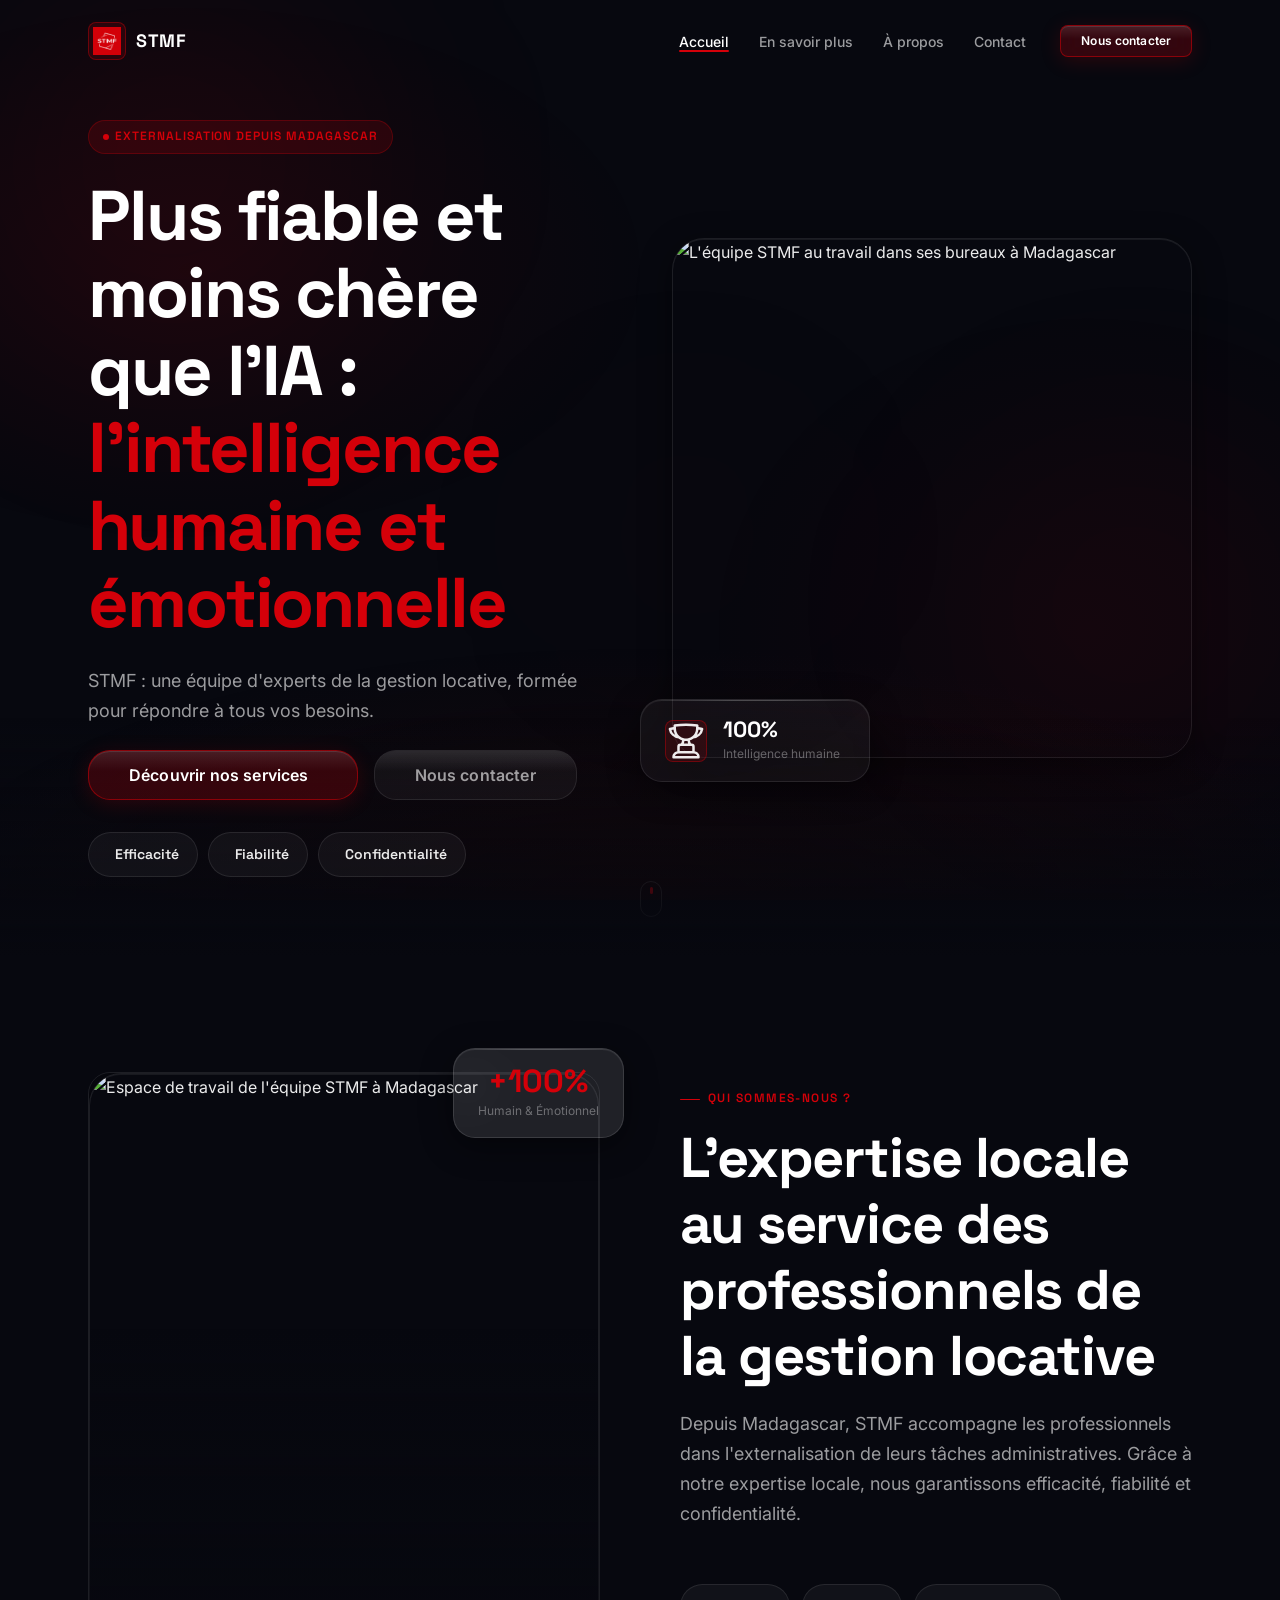
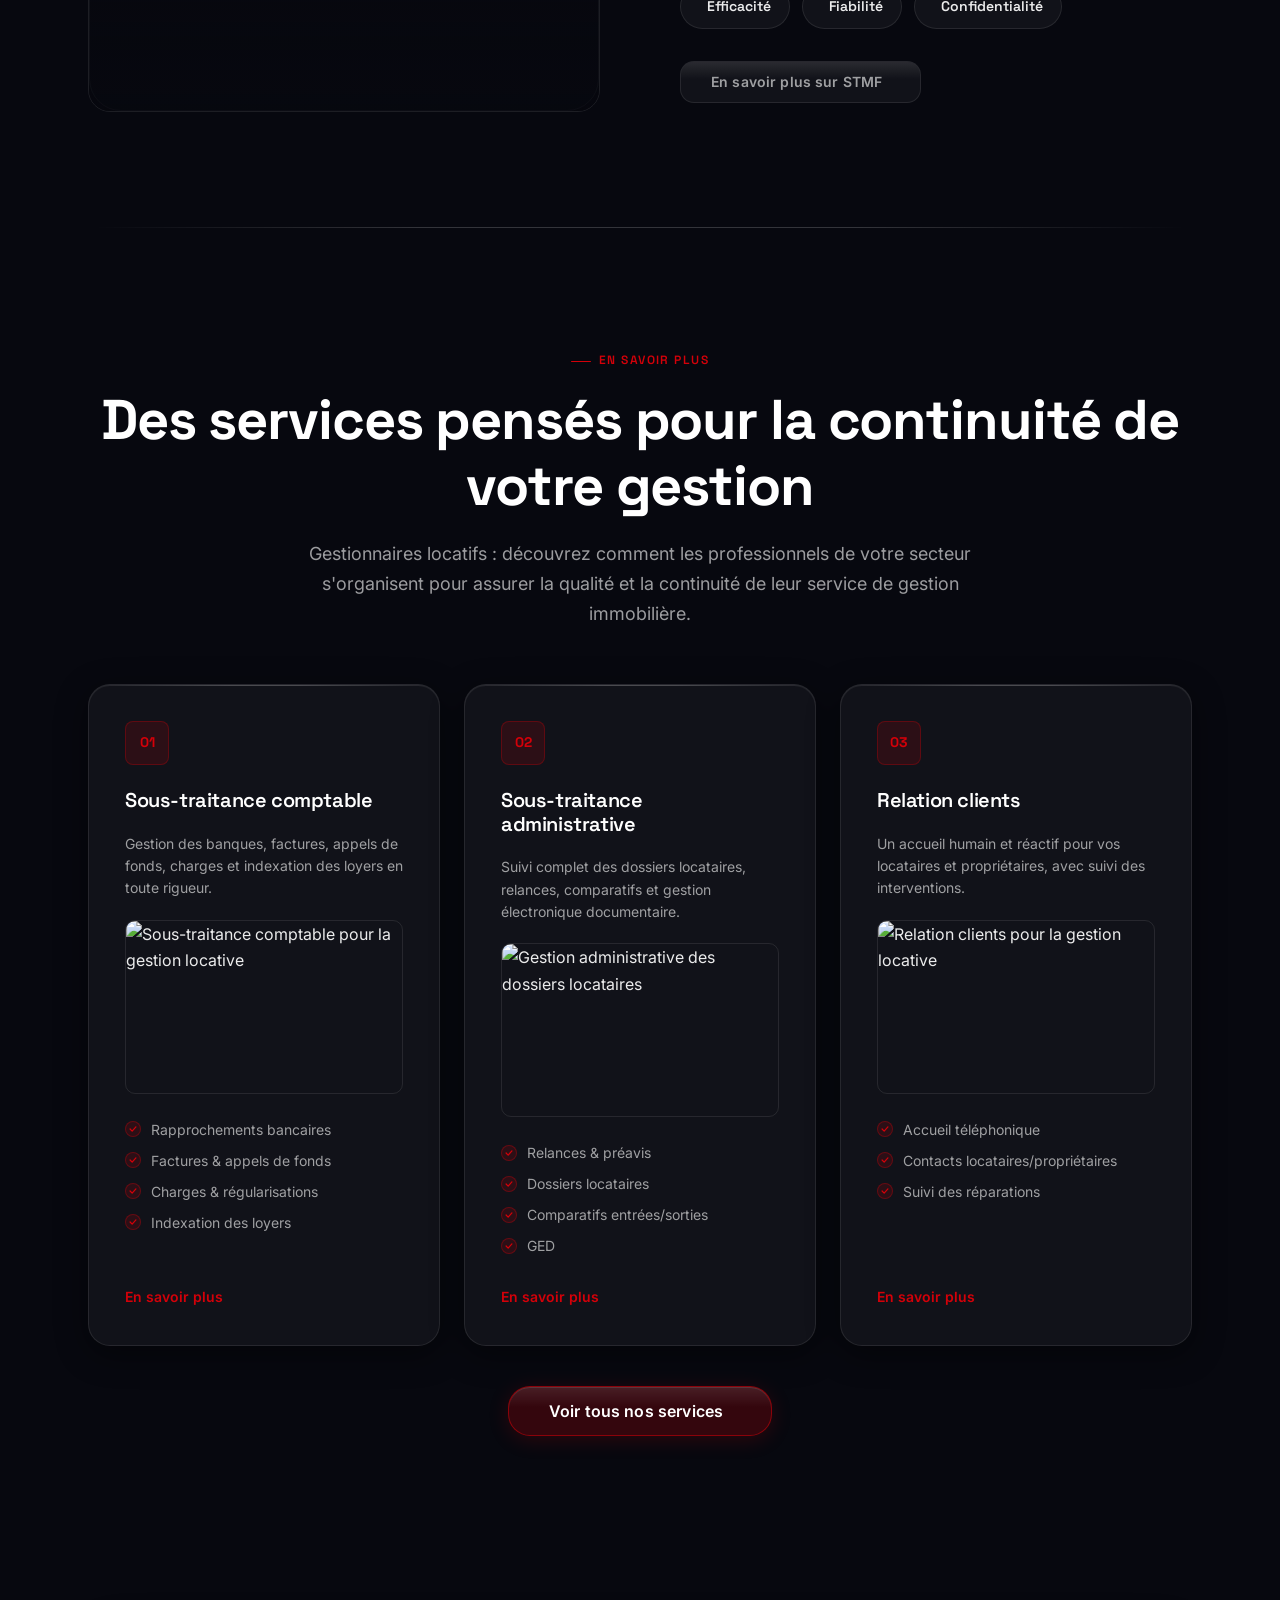
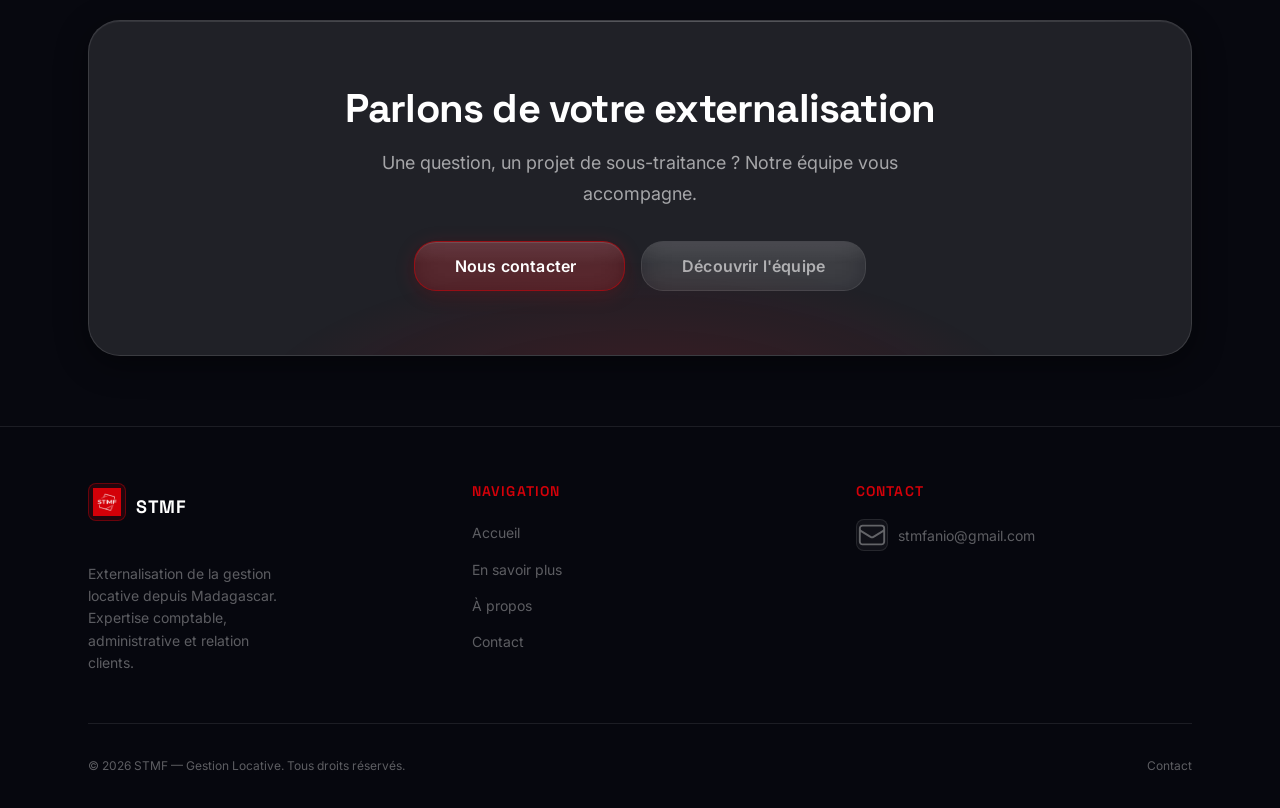
==== commit 6477b55a: "Add files via upload" ====
--- a/index.html
+++ b/index.html
@@ -209,22 +209,22 @@
             <div class="hero__actions">
               <a href="en-savoir-plus.html" class="btn btn--primary btn--lg">
                 Découvrir nos services
-                <span class="btn__icon" aria-hidden="true">→</span>
+                <span class="btn__icon" aria-hidden="true"><svg class="icon-svg" xmlns="http://www.w3.org/2000/svg" fill="none" viewBox="0 0 24 24" stroke-width="1.5" stroke="currentColor" aria-hidden="true"><path stroke-linecap="round" stroke-linejoin="round" d="M13.5 4.5L21 12m0 0l-7.5 7.5M21 12H3"/></svg></span>
               </a>
               <a href="contact.html" class="btn btn--ghost btn--lg">Nous contacter</a>
             </div>
 
             <div class="hero__values" role="list" aria-label="Nos engagements">
               <div class="value-pill" role="listitem">
-                <span class="value-pill__icon" aria-hidden="true">⚡</span>
+                <span class="value-pill__icon" aria-hidden="true"><svg class="icon-svg" xmlns="http://www.w3.org/2000/svg" fill="none" viewBox="0 0 24 24" stroke-width="1.5" stroke="currentColor" aria-hidden="true"><path stroke-linecap="round" stroke-linejoin="round" d="M3.75 13.5l10.5-11.25L12 10.5h8.25L9.75 21.75 12 13.5H3.75z"/></svg></span>
                 <span class="value-pill__label">Efficacité</span>
               </div>
               <div class="value-pill" role="listitem">
-                <span class="value-pill__icon" aria-hidden="true">🛡</span>
+                <span class="value-pill__icon" aria-hidden="true"><svg class="icon-svg" xmlns="http://www.w3.org/2000/svg" fill="none" viewBox="0 0 24 24" stroke-width="1.5" stroke="currentColor" aria-hidden="true"><path stroke-linecap="round" stroke-linejoin="round" d="M9 12.75L11.25 15 15 9.75m-3-7.036A11.959 11.959 0 013.598 6 11.99 11.99 0 003 9.749c0 5.592 3.824 10.29 9 11.623 5.176-1.332 9-6.03 9-11.622 0-1.31-.21-2.571-.598-3.751h-.152c-3.196 0-6.1-1.248-8.25-3.285z"/></svg></span>
                 <span class="value-pill__label">Fiabilité</span>
               </div>
               <div class="value-pill" role="listitem">
-                <span class="value-pill__icon" aria-hidden="true">🔒</span>
+                <span class="value-pill__icon" aria-hidden="true"><svg class="icon-svg" xmlns="http://www.w3.org/2000/svg" fill="none" viewBox="0 0 24 24" stroke-width="1.5" stroke="currentColor" aria-hidden="true"><path stroke-linecap="round" stroke-linejoin="round" d="M16.5 10.5V6.75a4.5 4.5 0 10-9 0v3.75m-.75 11.25h10.5a2.25 2.25 0 002.25-2.25v-6.75a2.25 2.25 0 00-2.25-2.25H6.75a2.25 2.25 0 00-2.25 2.25v6.75a2.25 2.25 0 002.25 2.25z"/></svg></span>
                 <span class="value-pill__label">Confidentialité</span>
               </div>
             </div>
@@ -245,7 +245,7 @@
                 />
               </div>
               <div class="hero__float-card glass-card float-anim">
-                <div class="hero__float-card-icon" aria-hidden="true">🏆</div>
+                <div class="hero__float-card-icon" aria-hidden="true"><svg class="icon-svg" xmlns="http://www.w3.org/2000/svg" fill="none" viewBox="0 0 24 24" stroke-width="1.5" stroke="currentColor" aria-hidden="true"><path stroke-linecap="round" stroke-linejoin="round" d="M16.5 18.75h-9m9 0a3 3 0 013 3h-15a3 3 0 013-3m9 0v-3.375c0-.621-.503-1.125-1.125-1.125h-.871M7.5 18.75v-3.375c0-.621.504-1.125 1.125-1.125h.872m5.007 0H9.497m5.007 0a7.454 7.454 0 01-.982-3.172M9.497 14.25a7.454 7.454 0 00.981-3.172M5.25 4.236c-.982.143-1.954.317-2.916.52A6.003 6.003 0 007.73 9.728M5.25 4.236V4.5c0 2.108.966 3.99 2.48 5.228M5.25 4.236V2.721C7.456 2.41 9.71 2.25 12 2.25c2.291 0 4.545.16 6.75.47v1.516M7.73 9.728a6.726 6.726 0 002.748 1.35m8.272-6.842V4.5c0 2.108-.966 3.99-2.48 5.228m2.48-5.492a46.32 46.32 0 012.916.52 6.003 6.003 0 01-5.395 4.972m0 0a6.726 6.726 0 01-2.749 1.35m0 0a6.772 6.772 0 01-3.044 0"/></svg></div>
                 <div>
                   <div class="hero__float-card-val">100%</div>
                   <div class="hero__float-card-label">Intelligence humaine</div>
@@ -307,15 +307,15 @@
 
             <div class="who-values-row" role="list" aria-label="Nos valeurs">
               <div class="value-pill" role="listitem" data-reveal="up" data-reveal-delay="100">
-                <span class="value-pill__icon" aria-hidden="true">⚡</span>
+                <span class="value-pill__icon" aria-hidden="true"><svg class="icon-svg" xmlns="http://www.w3.org/2000/svg" fill="none" viewBox="0 0 24 24" stroke-width="1.5" stroke="currentColor" aria-hidden="true"><path stroke-linecap="round" stroke-linejoin="round" d="M3.75 13.5l10.5-11.25L12 10.5h8.25L9.75 21.75 12 13.5H3.75z"/></svg></span>
                 <span class="value-pill__label">Efficacité</span>
               </div>
               <div class="value-pill" role="listitem" data-reveal="up" data-reveal-delay="200">
-                <span class="value-pill__icon" aria-hidden="true">🛡</span>
+                <span class="value-pill__icon" aria-hidden="true"><svg class="icon-svg" xmlns="http://www.w3.org/2000/svg" fill="none" viewBox="0 0 24 24" stroke-width="1.5" stroke="currentColor" aria-hidden="true"><path stroke-linecap="round" stroke-linejoin="round" d="M9 12.75L11.25 15 15 9.75m-3-7.036A11.959 11.959 0 013.598 6 11.99 11.99 0 003 9.749c0 5.592 3.824 10.29 9 11.623 5.176-1.332 9-6.03 9-11.622 0-1.31-.21-2.571-.598-3.751h-.152c-3.196 0-6.1-1.248-8.25-3.285z"/></svg></span>
                 <span class="value-pill__label">Fiabilité</span>
               </div>
               <div class="value-pill" role="listitem" data-reveal="up" data-reveal-delay="300">
-                <span class="value-pill__icon" aria-hidden="true">🔒</span>
+                <span class="value-pill__icon" aria-hidden="true"><svg class="icon-svg" xmlns="http://www.w3.org/2000/svg" fill="none" viewBox="0 0 24 24" stroke-width="1.5" stroke="currentColor" aria-hidden="true"><path stroke-linecap="round" stroke-linejoin="round" d="M16.5 10.5V6.75a4.5 4.5 0 10-9 0v3.75m-.75 11.25h10.5a2.25 2.25 0 002.25-2.25v-6.75a2.25 2.25 0 00-2.25-2.25H6.75a2.25 2.25 0 00-2.25 2.25v6.75a2.25 2.25 0 002.25 2.25z"/></svg></span>
                 <span class="value-pill__label">Confidentialité</span>
               </div>
             </div>
@@ -323,7 +323,7 @@
             <div style="margin-top:2rem;">
               <a href="a-propos.html" class="btn btn--ghost">
                 En savoir plus sur STMF
-                <span class="btn__icon" aria-hidden="true">→</span>
+                <span class="btn__icon" aria-hidden="true"><svg class="icon-svg" xmlns="http://www.w3.org/2000/svg" fill="none" viewBox="0 0 24 24" stroke-width="1.5" stroke="currentColor" aria-hidden="true"><path stroke-linecap="round" stroke-linejoin="round" d="M13.5 4.5L21 12m0 0l-7.5 7.5M21 12H3"/></svg></span>
               </a>
             </div>
           </div>
@@ -374,7 +374,7 @@
               <li class="service-card__feature">Indexation des loyers</li>
             </ul>
             <a href="en-savoir-plus.html#comptable" class="service-card__link">
-              En savoir plus <span aria-hidden="true">→</span>
+              En savoir plus <span aria-hidden="true"><svg class="icon-svg" xmlns="http://www.w3.org/2000/svg" fill="none" viewBox="0 0 24 24" stroke-width="1.5" stroke="currentColor" aria-hidden="true"><path stroke-linecap="round" stroke-linejoin="round" d="M13.5 4.5L21 12m0 0l-7.5 7.5M21 12H3"/></svg></span>
             </a>
           </article>
 
@@ -404,7 +404,7 @@
               <li class="service-card__feature">GED</li>
             </ul>
             <a href="en-savoir-plus.html#administrative" class="service-card__link">
-              En savoir plus <span aria-hidden="true">→</span>
+              En savoir plus <span aria-hidden="true"><svg class="icon-svg" xmlns="http://www.w3.org/2000/svg" fill="none" viewBox="0 0 24 24" stroke-width="1.5" stroke="currentColor" aria-hidden="true"><path stroke-linecap="round" stroke-linejoin="round" d="M13.5 4.5L21 12m0 0l-7.5 7.5M21 12H3"/></svg></span>
             </a>
           </article>
 
@@ -433,7 +433,7 @@
               <li class="service-card__feature">Suivi des réparations</li>
             </ul>
             <a href="en-savoir-plus.html#relation-clients" class="service-card__link">
-              En savoir plus <span aria-hidden="true">→</span>
+              En savoir plus <span aria-hidden="true"><svg class="icon-svg" xmlns="http://www.w3.org/2000/svg" fill="none" viewBox="0 0 24 24" stroke-width="1.5" stroke="currentColor" aria-hidden="true"><path stroke-linecap="round" stroke-linejoin="round" d="M13.5 4.5L21 12m0 0l-7.5 7.5M21 12H3"/></svg></span>
             </a>
           </article>
 
@@ -442,7 +442,7 @@
         <div class="services-cta" data-reveal="up">
           <a href="en-savoir-plus.html" class="btn btn--primary btn--lg">
             Voir tous nos services
-            <span class="btn__icon" aria-hidden="true">→</span>
+            <span class="btn__icon" aria-hidden="true"><svg class="icon-svg" xmlns="http://www.w3.org/2000/svg" fill="none" viewBox="0 0 24 24" stroke-width="1.5" stroke="currentColor" aria-hidden="true"><path stroke-linecap="round" stroke-linejoin="round" d="M13.5 4.5L21 12m0 0l-7.5 7.5M21 12H3"/></svg></span>
           </a>
         </div>
 
@@ -460,7 +460,7 @@
           <div class="cta-band__actions">
             <a href="contact.html" class="btn btn--primary btn--lg glow-pulse">
               Nous contacter
-              <span class="btn__icon" aria-hidden="true">→</span>
+              <span class="btn__icon" aria-hidden="true"><svg class="icon-svg" xmlns="http://www.w3.org/2000/svg" fill="none" viewBox="0 0 24 24" stroke-width="1.5" stroke="currentColor" aria-hidden="true"><path stroke-linecap="round" stroke-linejoin="round" d="M13.5 4.5L21 12m0 0l-7.5 7.5M21 12H3"/></svg></span>
             </a>
             <a href="a-propos.html" class="btn btn--ghost btn--lg">
               Découvrir l'équipe
@@ -502,7 +502,7 @@
         <div>
           <h3 class="footer__heading">Contact</h3>
           <a href="mailto:stmfanio@gmail.com" class="footer__contact-item">
-            <span class="footer__contact-icon" aria-hidden="true">✉</span>
+            <span class="footer__contact-icon" aria-hidden="true"><svg class="icon-svg" xmlns="http://www.w3.org/2000/svg" fill="none" viewBox="0 0 24 24" stroke-width="1.5" stroke="currentColor" aria-hidden="true"><path stroke-linecap="round" stroke-linejoin="round" d="M21.75 6.75v10.5a2.25 2.25 0 01-2.25 2.25h-15a2.25 2.25 0 01-2.25-2.25V6.75m19.5 0A2.25 2.25 0 0019.5 4.5h-15a2.25 2.25 0 00-2.25 2.25m19.5 0v.243a2.25 2.25 0 01-1.07 1.916l-7.5 4.615a2.25 2.25 0 01-2.36 0L3.32 8.91a2.25 2.25 0 01-1.07-1.916V6.75"/></svg></span>
             <span>stmfanio@gmail.com</span>
           </a>
         </div>
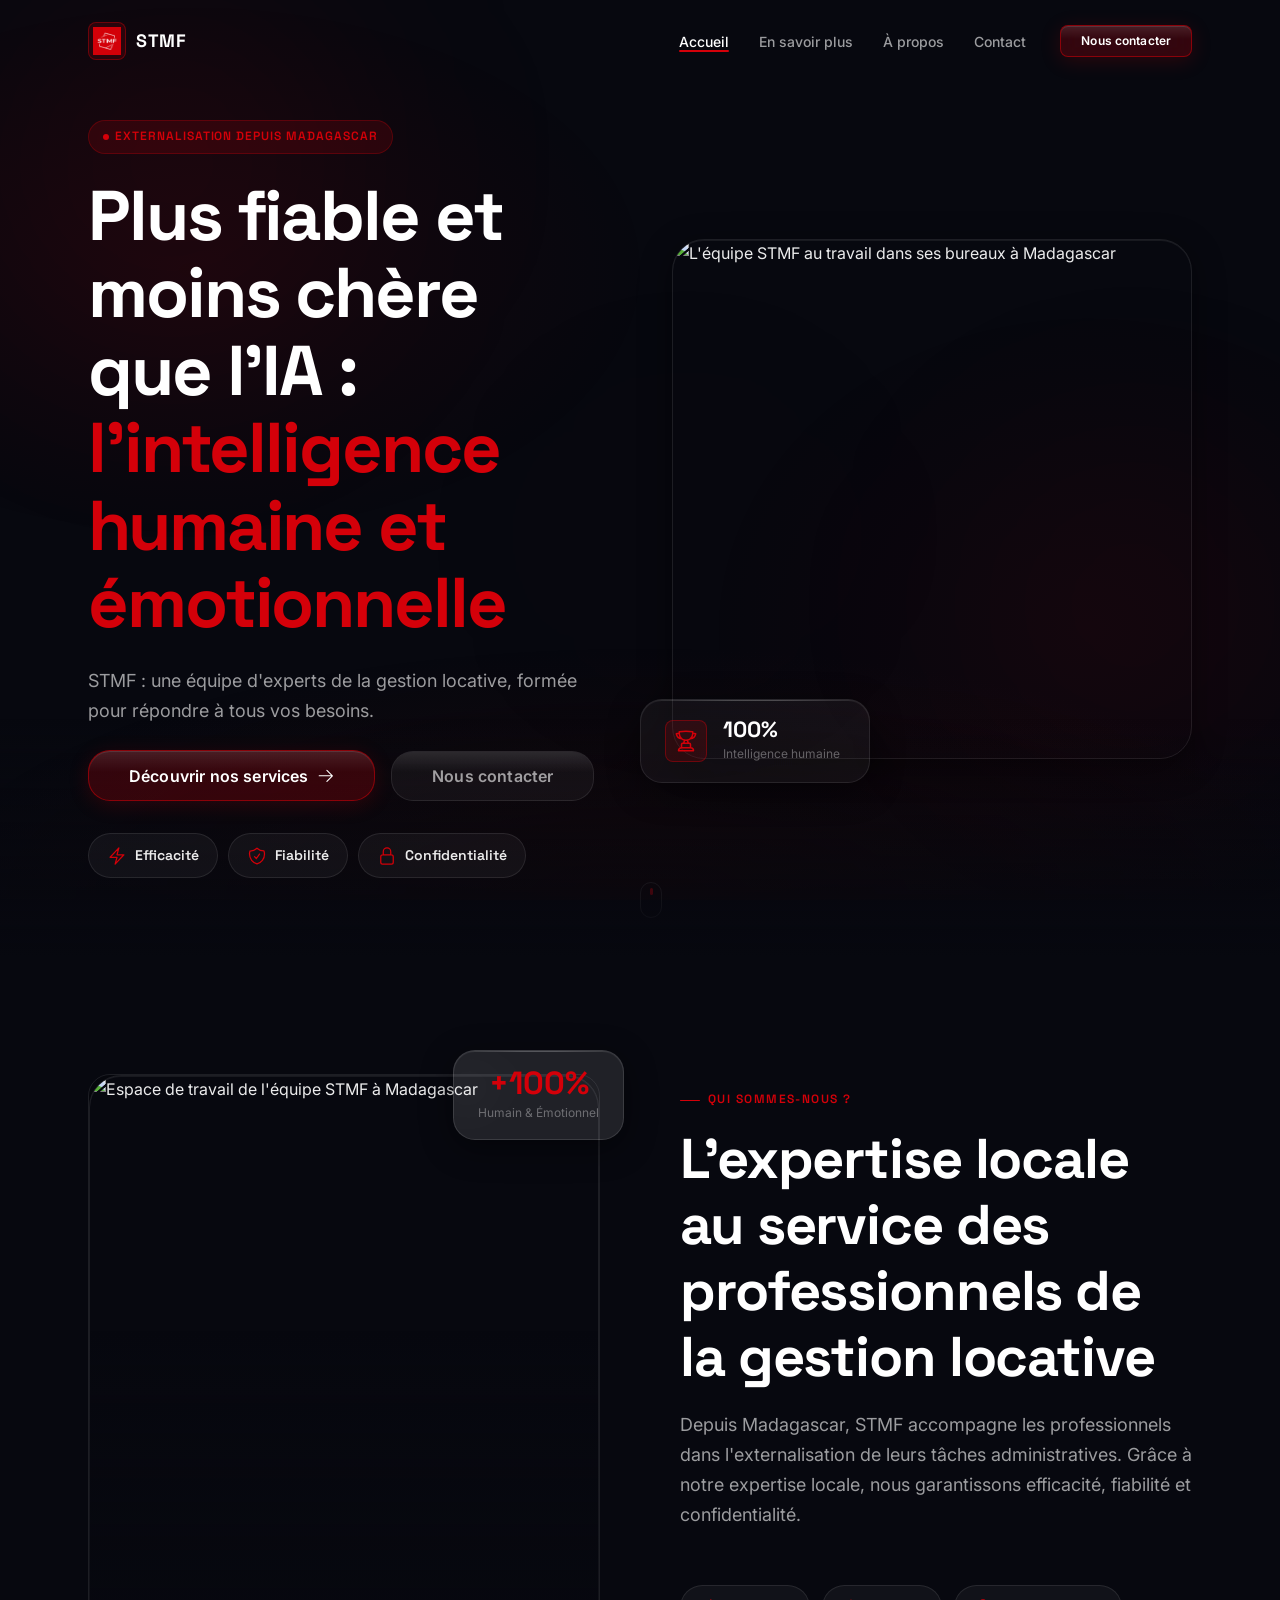
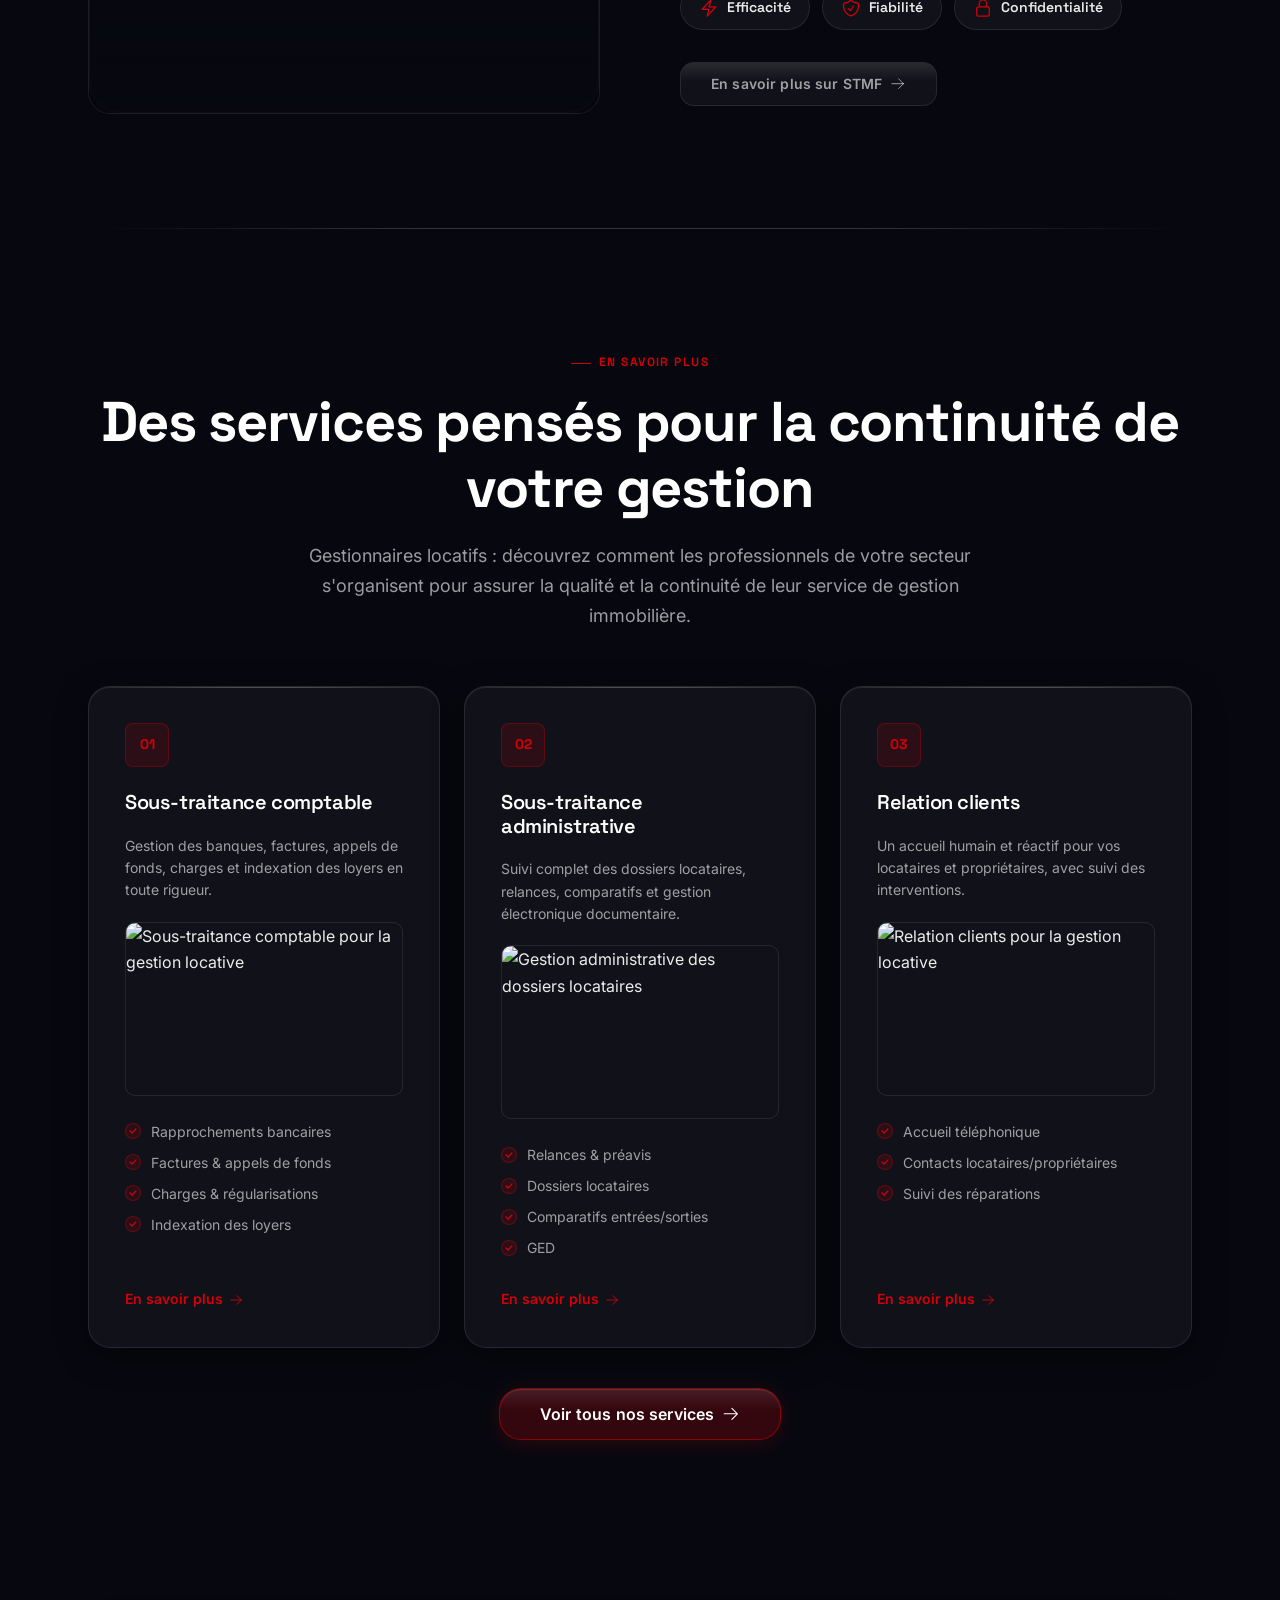
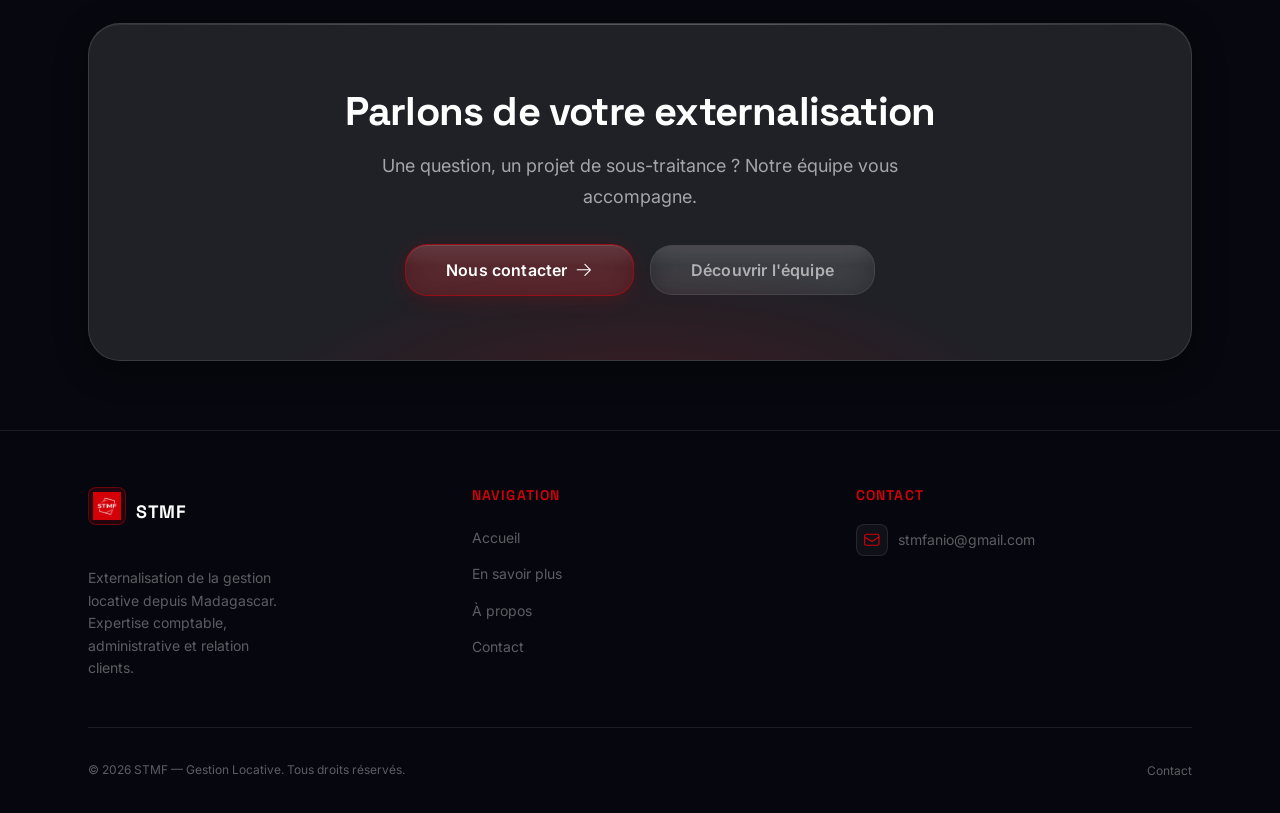
==== commit 45d57154: "Update index.html" ====
--- a/index.html
+++ b/index.html
@@ -20,7 +20,7 @@
   <meta property="og:title"        content="STMF — Externalisation de la Gestion Locative depuis Madagascar" />
   <meta property="og:description"  content="STMF accompagne les professionnels de la gestion locative avec expertise comptable, administrative et relation clients depuis Madagascar." />
   <!-- 📸 OG IMAGE: Créer une image 1200×630px et remplacer l'URL ci-dessous par URL Cloudflare -->
-  <meta property="og:image"        content="CLOUDFLARE_URL_OG_IMAGE" />
+  <meta property="og:image"        content="https://res.cloudinary.com/kd5ujryr/image/upload/v1786178468/og-image-stmf_krdywx.png" />
   <meta property="og:image:width"  content="1200" />
   <meta property="og:image:height" content="630" />
   <meta property="og:image:alt"    content="STMF — Externalisation de la gestion locative depuis Madagascar" />
@@ -30,7 +30,7 @@
   <meta name="twitter:card"        content="summary_large_image" />
   <meta name="twitter:title"       content="STMF — Externalisation de la Gestion Locative" />
   <meta name="twitter:description" content="Externalisation comptable et administrative pour la gestion locative depuis Madagascar." />
-  <meta name="twitter:image"       content="CLOUDFLARE_URL_OG_IMAGE" />
+  <meta name="twitter:image"       content="https://res.cloudinary.com/kd5ujryr/image/upload/v1786178468/og-image-stmf_krdywx.png" />
 
   <!-- ─── Structured Data — Organisation & WebSite ─── -->
   <script type="application/ld+json">
@@ -236,7 +236,7 @@
               <div class="hero__img-main">
                 <!-- 📸 IMAGE HERO: bureau 1.png | Remplacer src par votre URL Cloudflare -->
                 <img
-                  src="CLOUDFLARE_URL_BUREAU_1"
+                  src="https://res.cloudinary.com/kd5ujryr/image/upload/v1786176948/bureau_1_omhqzr.png"
                   alt="L'équipe STMF au travail dans ses bureaux à Madagascar"
                   width="600"
                   height="520"
@@ -278,7 +278,7 @@
               <!-- 📸 IMAGE QUI: bureau 5.png | Remplacer src par votre URL Cloudflare -->
               <img
                 class="who-img-primary"
-                src="CLOUDFLARE_URL_BUREAU_5"
+                src="https://res.cloudinary.com/kd5ujryr/image/upload/v1786176950/bureau_5_sbch0p.png"
                 alt="Espace de travail de l'équipe STMF à Madagascar"
                 width="480"
                 height="600"
@@ -358,7 +358,7 @@
             <div class="service-card__img" style="overflow:hidden;border-radius:10px;">
               <!-- 📸 IMAGE SERVICE 1: stmf comptabilité.jpg | Remplacer src par votre URL Cloudflare -->
               <img
-                src="CLOUDFLARE_URL_COMPTABILITE"
+                src="https://res.cloudinary.com/kd5ujryr/image/upload/v1786176945/stmf_comptabilit%C3%A9_to2rtd.jpg"
                 alt="Sous-traitance comptable pour la gestion locative"
                 width="400"
                 height="250"
@@ -388,7 +388,7 @@
             <div class="service-card__img" style="overflow:hidden;border-radius:10px;">
               <!-- 📸 IMAGE SERVICE 2: dossiers locataires 2.jpeg | Remplacer src par votre URL Cloudflare -->
               <img
-                src="CLOUDFLARE_URL_DOSSIERS_LOCATAIRES"
+                src="https://res.cloudinary.com/kd5ujryr/image/upload/v1786176944/dossiers_locataires_2_qbofan.jpg"
                 alt="Gestion administrative des dossiers locataires"
                 width="400"
                 height="250"
@@ -418,7 +418,7 @@
             <div class="service-card__img" style="overflow:hidden;border-radius:10px;">
               <!-- 📸 IMAGE SERVICE 3: Relation clients.jpg | Remplacer src par votre URL Cloudflare -->
               <img
-                src="CLOUDFLARE_URL_RELATION_CLIENTS"
+                src="https://res.cloudinary.com/kd5ujryr/image/upload/v1786176943/Relation_clients_uti0rm.jpg"
                 alt="Relation clients pour la gestion locative"
                 width="400"
                 height="250"
--- a/css/components.css
+++ b/css/components.css
@@ -641,6 +641,83 @@
 }
 
 /* ═══════════════════════════════════════════════
+   ICONES SVG HEROICONS (outline, style iPhone)
+═══════════════════════════════════════════════ */
+
+/* Icône inline dans un conteneur texte */
+.icon-svg {
+  display: inline-block;
+  width: 1em;
+  height: 1em;
+  vertical-align: -0.15em;
+  flex-shrink: 0;
+}
+
+/* Icône dans un btn__icon (flèche) */
+.btn__icon .icon-svg {
+  width: 1.1em;
+  height: 1.1em;
+  transition: transform var(--t-fast);
+}
+
+.btn:hover .btn__icon .icon-svg {
+  transform: translateX(3px);
+}
+
+/* Icône dans value-pill */
+.value-pill__icon .icon-svg,
+.value-pill__icon {
+  display: flex;
+  align-items: center;
+  justify-content: center;
+  width: 1.25rem;
+  height: 1.25rem;
+  color: var(--c-red);
+}
+
+/* Icône dans icon-circle */
+.icon-circle .icon-svg {
+  width: 1.4rem;
+  height: 1.4rem;
+  color: var(--c-red);
+}
+
+/* Icône dans value-card__icon */
+.value-card__icon .icon-svg {
+  width: 2rem;
+  height: 2rem;
+  color: var(--c-red);
+}
+
+/* Icône dans footer__contact-icon */
+.footer__contact-icon .icon-svg,
+.contact-channel__icon .icon-svg {
+  width: 1.1rem;
+  height: 1.1rem;
+  color: var(--c-red);
+}
+
+/* hero float card icon */
+.hero__float-card-icon .icon-svg {
+  width: 1.5rem;
+  height: 1.5rem;
+  color: var(--c-red);
+}
+
+/* icon-inline dans contact.html (remplace les spans inline-style) */
+.icon-inline {
+  display: inline-flex;
+  align-items: center;
+  color: var(--c-red);
+  flex-shrink: 0;
+}
+
+.icon-inline .icon-svg {
+  width: 1rem;
+  height: 1rem;
+}
+
+/* ═══════════════════════════════════════════════
    LOADER spinner (form submit)
 ═══════════════════════════════════════════════ */
 
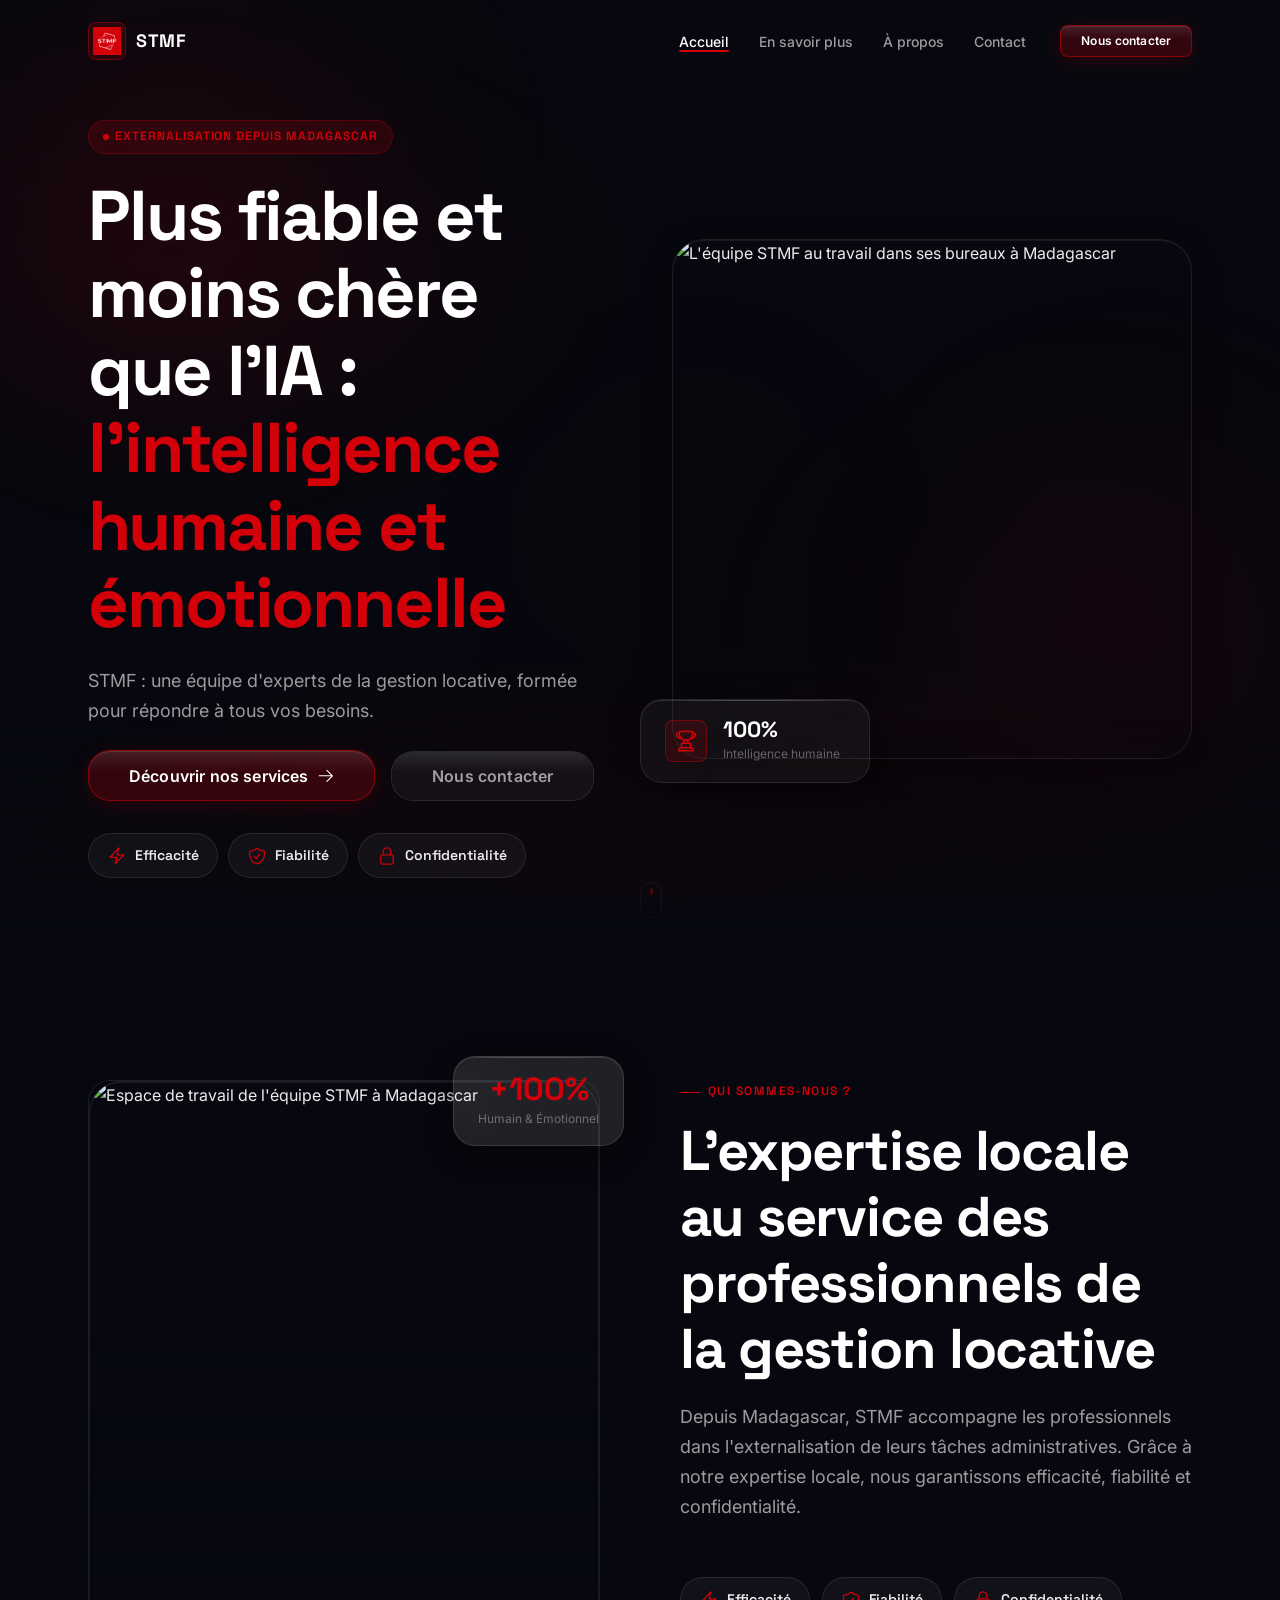
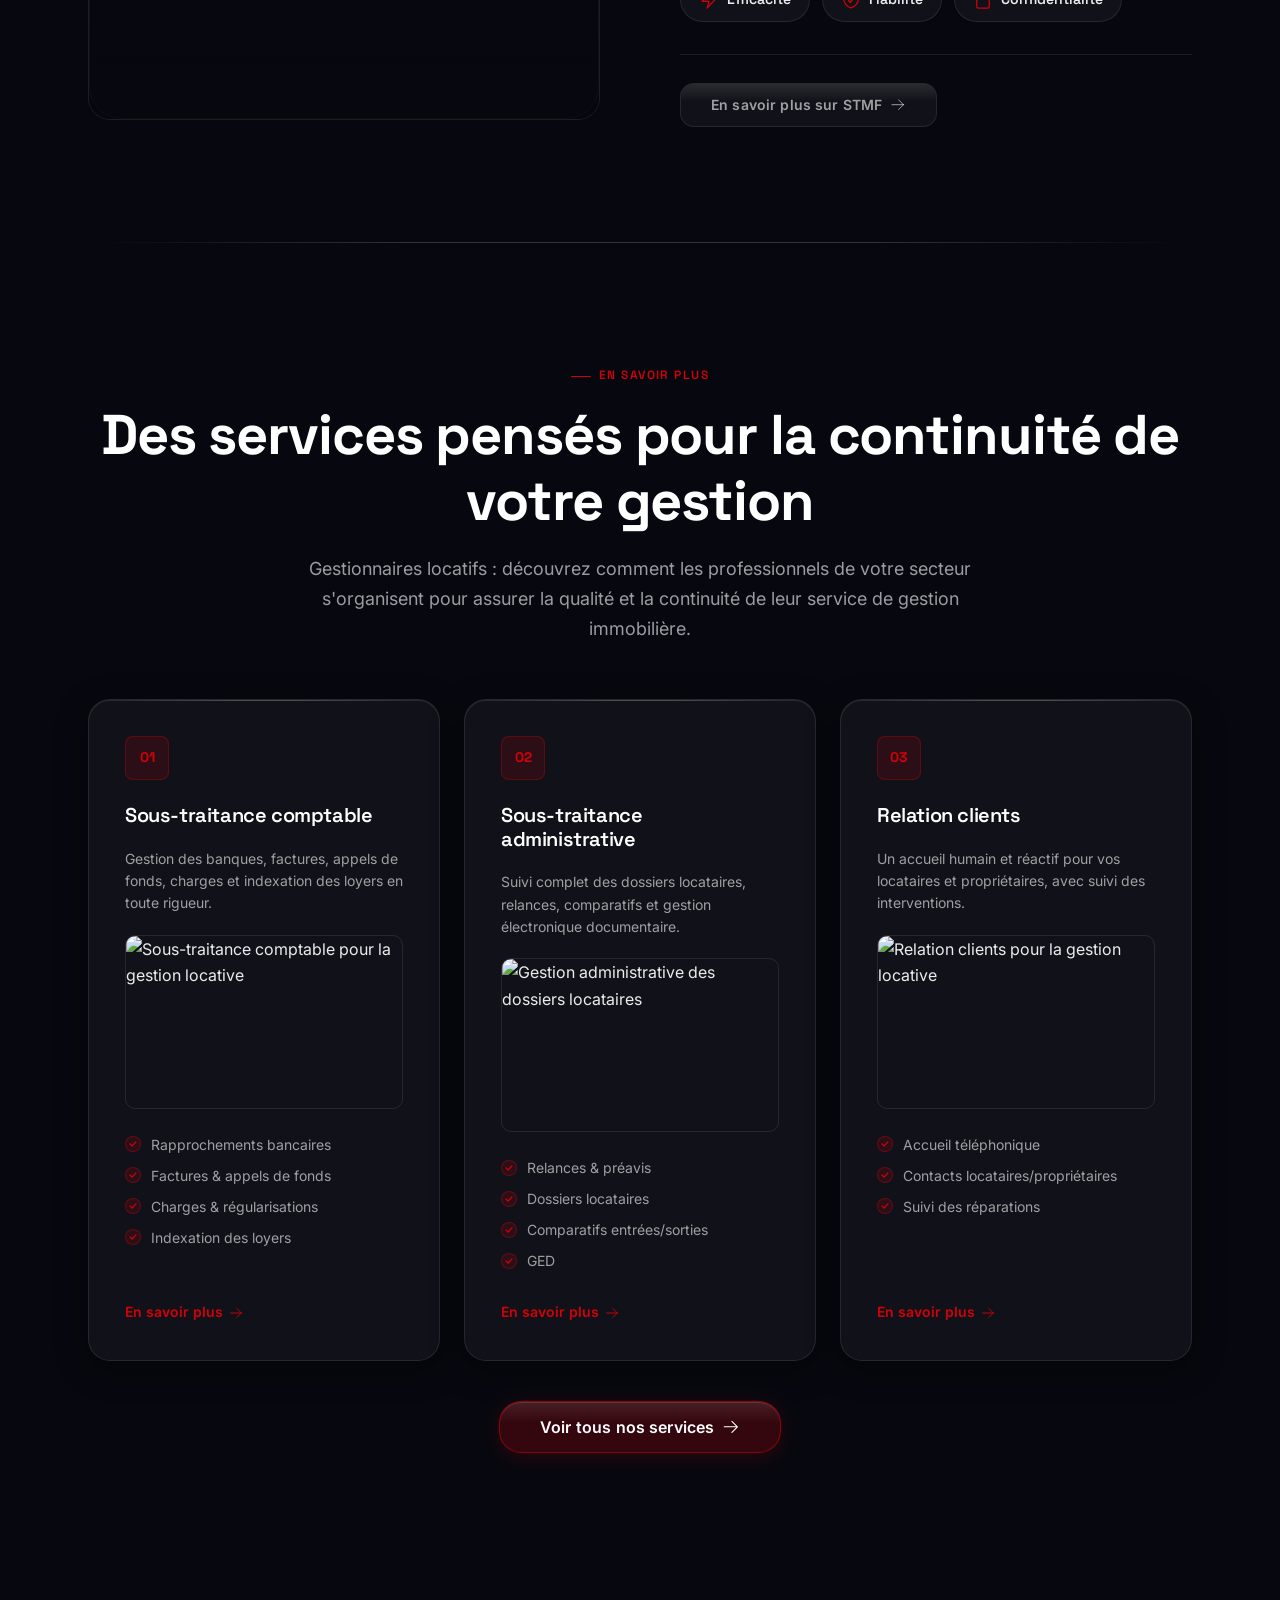
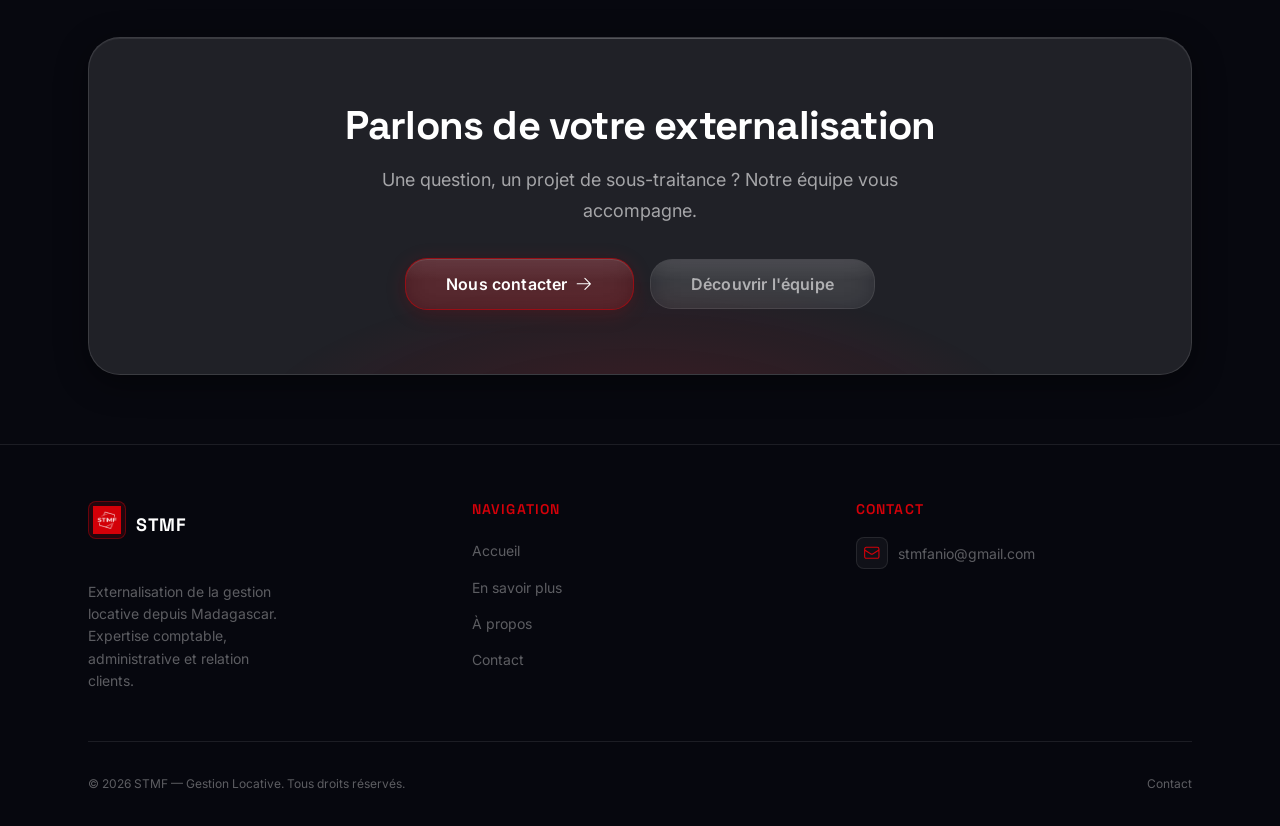
==== commit 18a4b460: "Update index.html" ====
--- a/index.html
+++ b/index.html
@@ -175,7 +175,7 @@
         <li><a href="a-propos.html"       class="nav-link">À propos</a></li>
         <li><a href="contact.html"        class="nav-link">Contact</a></li>
       </ul>
-      <a href="contact.html" class="btn btn--primary btn--lg" style="margin-top:2rem;">Nous contacter</a>
+      <a href="contact.html" class="btn btn--primary btn--lg nav-overlay-cta">Nous contacter</a>
     </div>
   </header>
 
@@ -320,7 +320,7 @@
               </div>
             </div>
 
-            <div style="margin-top:2rem;">
+            <div class="who-cta">
               <a href="a-propos.html" class="btn btn--ghost">
                 En savoir plus sur STMF
                 <span class="btn__icon" aria-hidden="true"><svg class="icon-svg" xmlns="http://www.w3.org/2000/svg" fill="none" viewBox="0 0 24 24" stroke-width="1.5" stroke="currentColor" aria-hidden="true"><path stroke-linecap="round" stroke-linejoin="round" d="M13.5 4.5L21 12m0 0l-7.5 7.5M21 12H3"/></svg></span>
--- a/css/components.css
+++ b/css/components.css
@@ -717,6 +717,22 @@
   height: 1rem;
 }
 
+/* Honeypot anti-spam — sans inline style (évite le carré blanc) */
+.honeypot-field {
+  display: none !important;
+  visibility: hidden;
+  position: absolute;
+  left: -9999px;
+  width: 0;
+  height: 0;
+}
+
+/* Astérisque champ obligatoire */
+.required-star { color: var(--c-red); }
+
+/* Bouton CTA dans l'overlay mobile */
+.nav-overlay-cta { margin-top: 2rem; }
+
 /* ═══════════════════════════════════════════════
    LOADER spinner (form submit)
 ═══════════════════════════════════════════════ */
--- a/css/pages.css
+++ b/css/pages.css
@@ -621,6 +621,35 @@
   justify-content: center;
 }
 
+/* ── WHO-CTA : bouton sous les value-pills ── */
+.who-cta {
+  margin-top: 2rem;
+  padding-top: 1.75rem;
+  border-top: 1px solid var(--g-border);
+}
+
+/* ── IDENTITY-CARD : cartes "Notre identité" (a-propos) ── */
+.identity-card {
+  padding: 1.25rem 1.5rem;
+  display: flex;
+  align-items: center;
+  gap: 1rem;
+}
+.identity-card__icon { flex-shrink: 0; }
+.identity-card__title {
+  font-family: var(--ff-display);
+  font-size: var(--ts-base);
+  font-weight: 600;
+  color: var(--c-white);
+  margin-bottom: 0.375rem;
+}
+.identity-card__desc {
+  font-size: var(--ts-sm);
+  color: var(--c-text-sec);
+  line-height: 1.5;
+  margin: 0;
+}
+
 /* ═══════════════════════════════════════════════
    RESPONSIVE — PAGES
 ═══════════════════════════════════════════════ */
